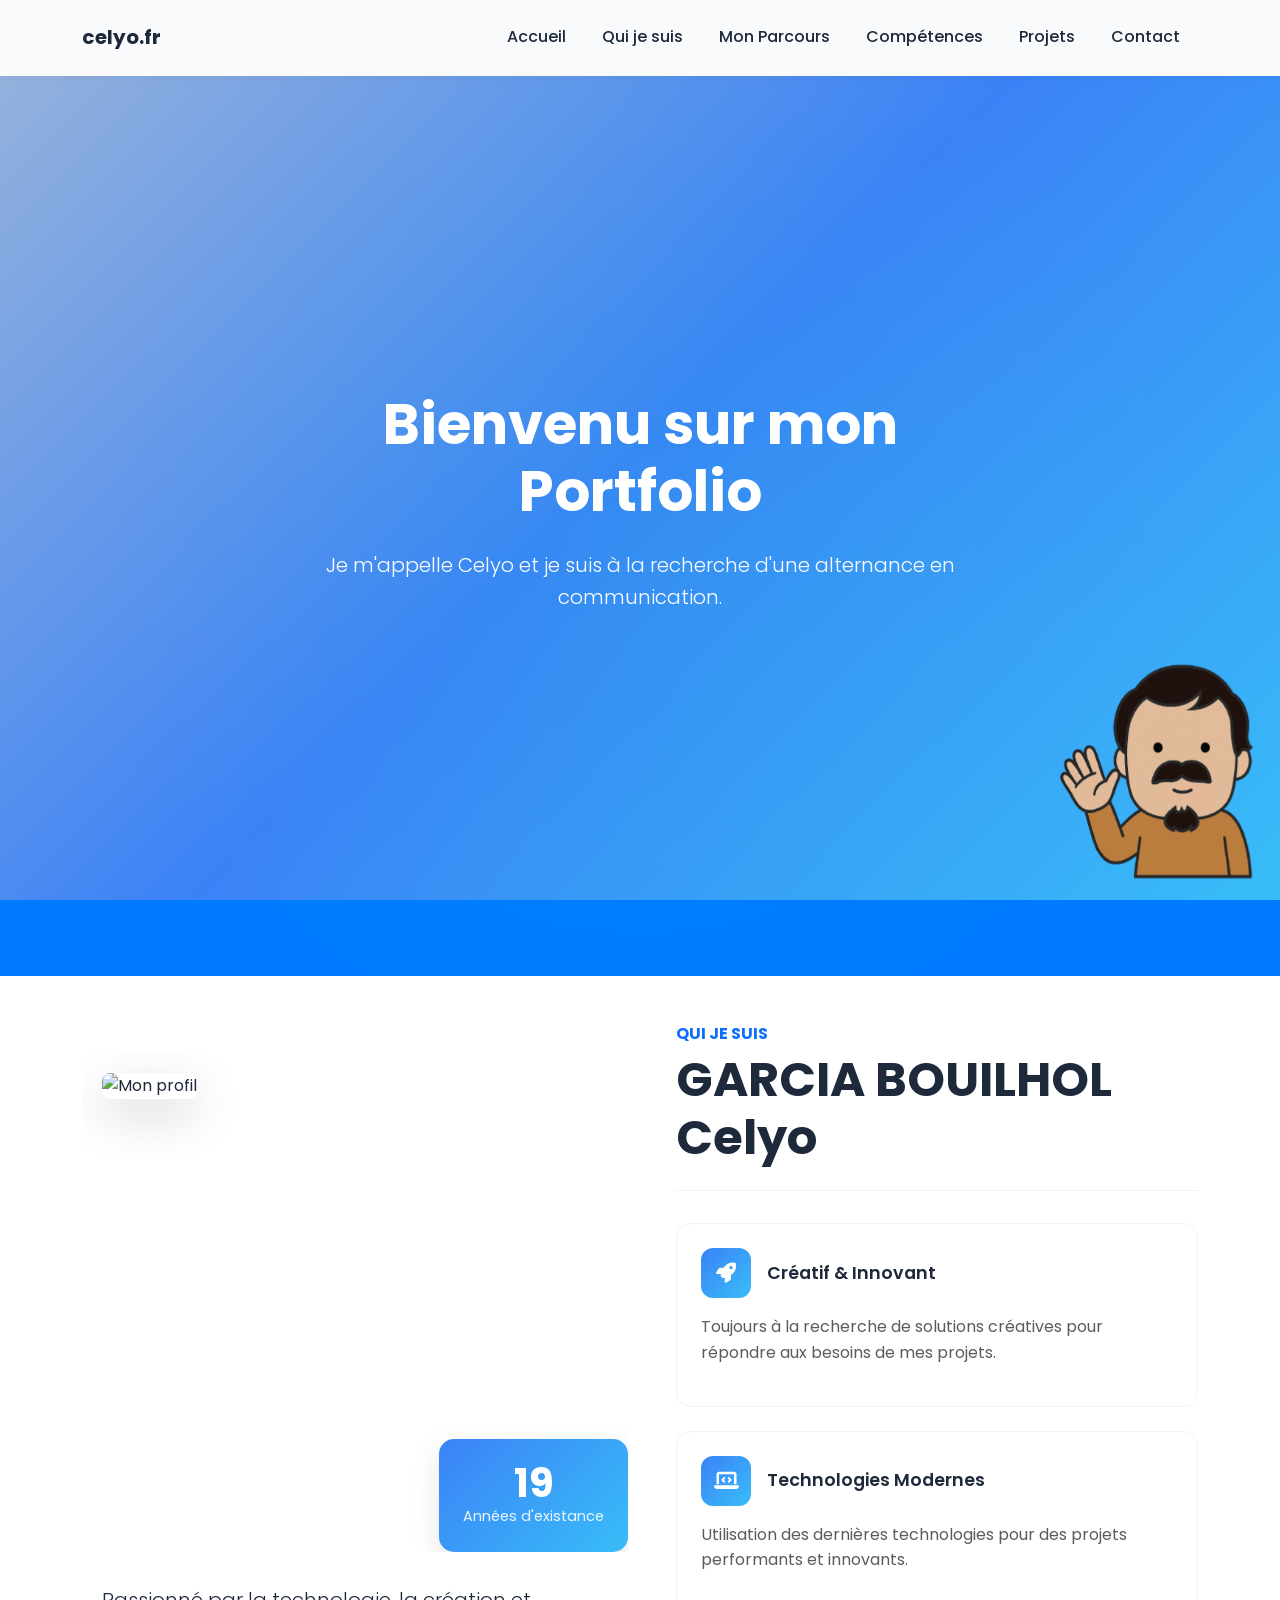
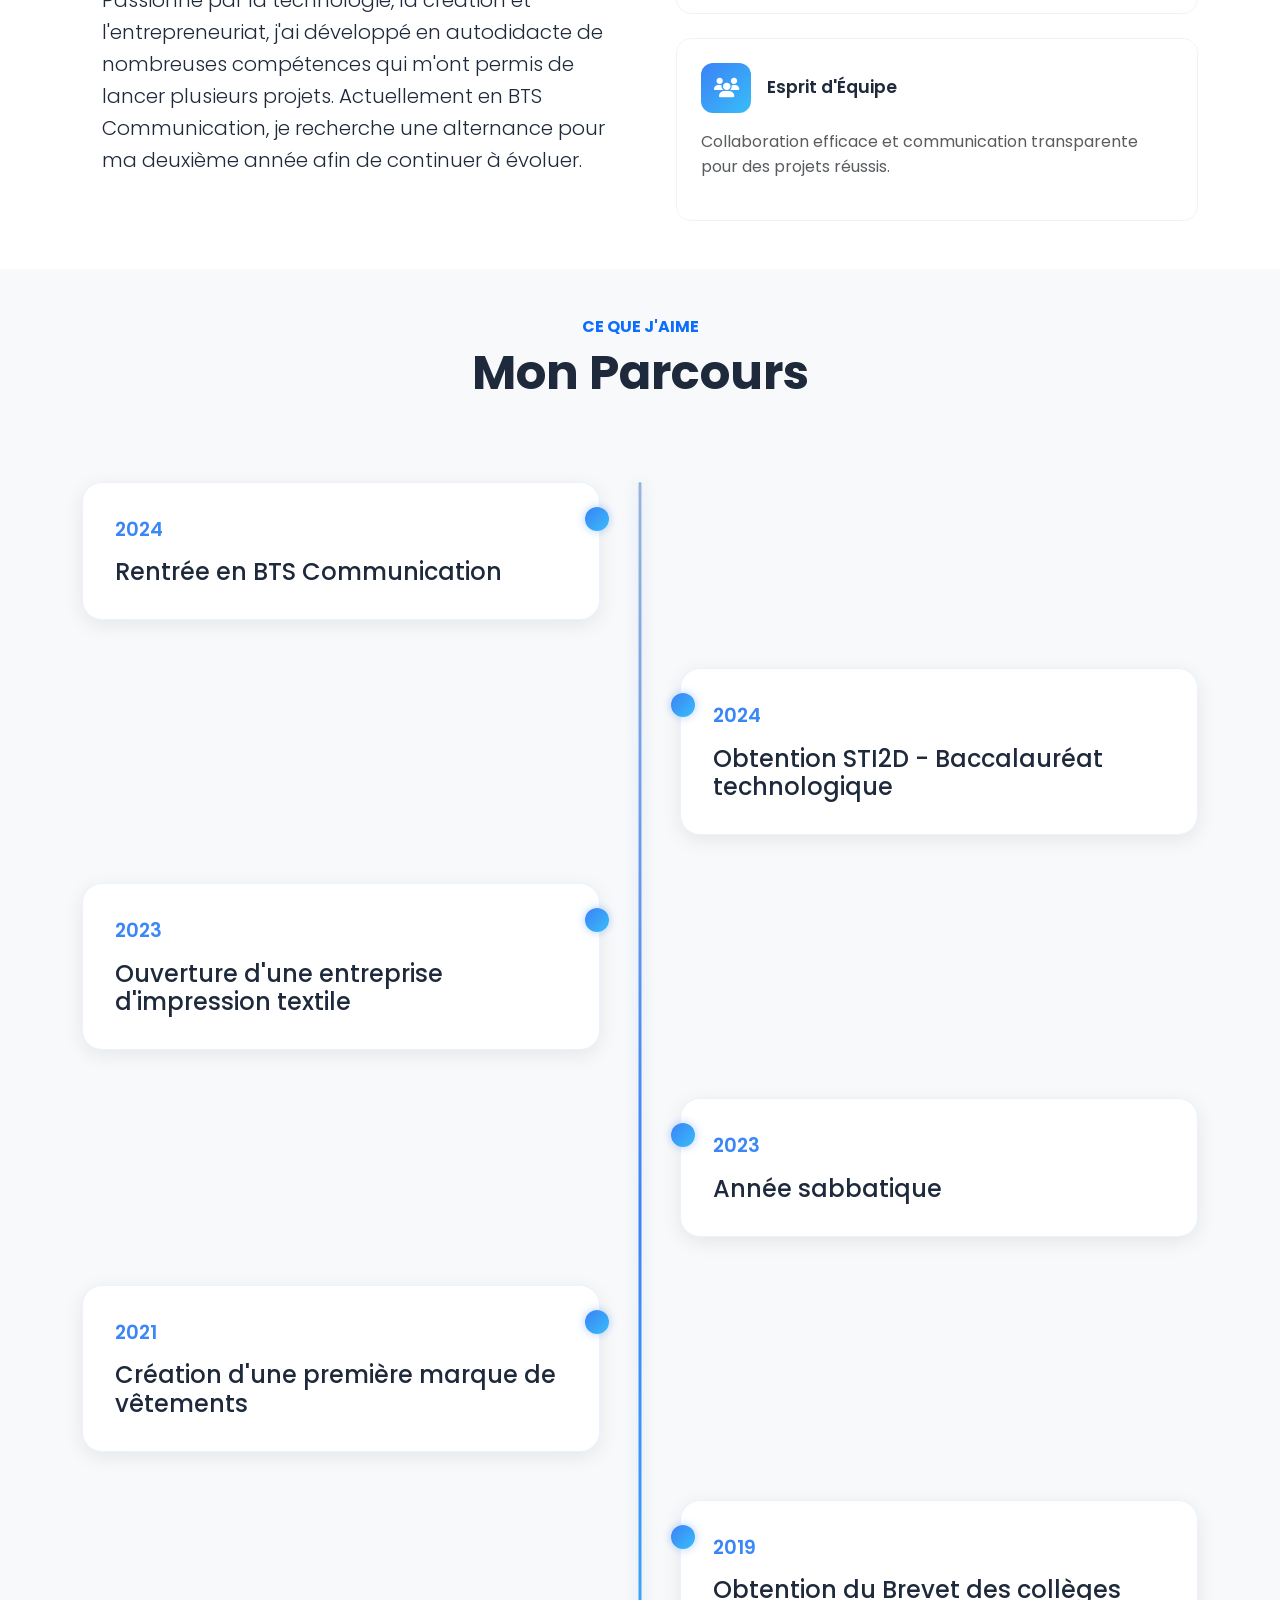
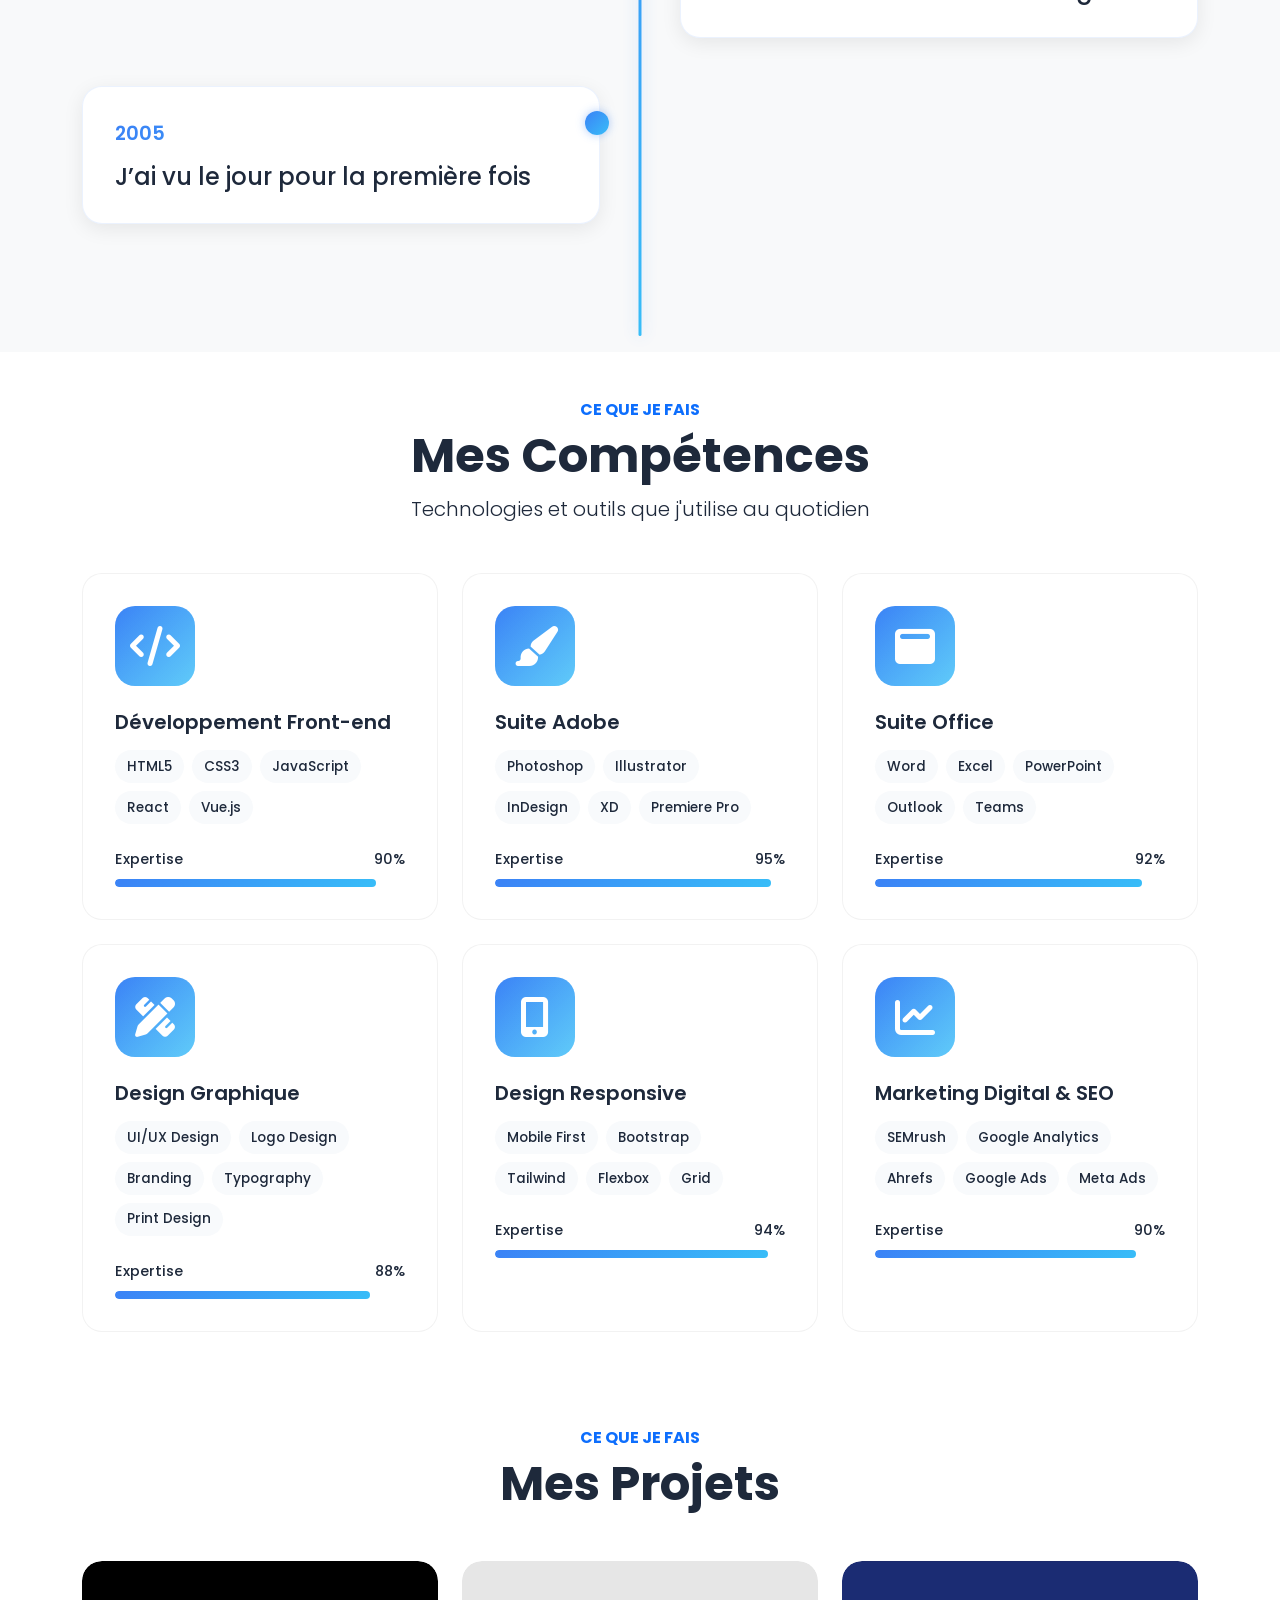
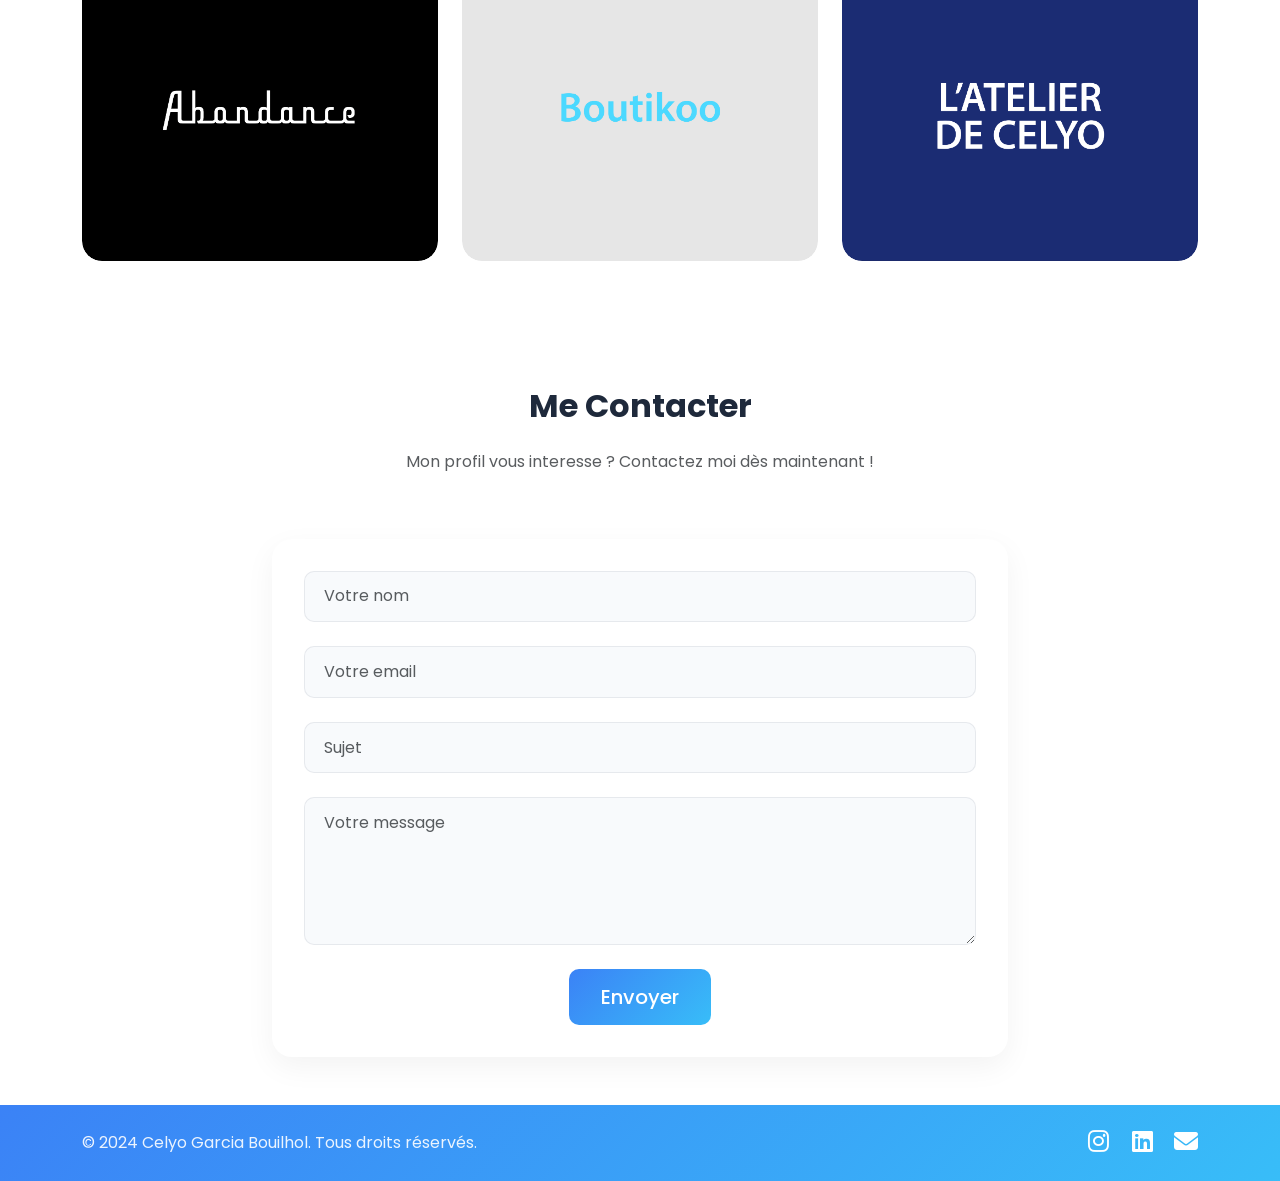
==== index.html @ 74f69c80 "Update index.html" ====
<!DOCTYPE html>
<html lang="fr">
<head>
    <meta charset="UTF-8">
    <meta name="viewport" content="width=device-width, initial-scale=1.0">
    <title>Mon Portfolio</title>
    <link href="https://cdn.jsdelivr.net/npm/bootstrap@5.3.0/dist/css/bootstrap.min.css" rel="stylesheet">
    <link rel="stylesheet" href="https://cdnjs.cloudflare.com/ajax/libs/font-awesome/6.4.0/css/all.min.css">
    <link href="https://fonts.googleapis.com/css2?family=Poppins:wght@300;400;500;600;700&display=swap" rel="stylesheet">
    <link rel="stylesheet" href="https://unpkg.com/aos@next/dist/aos.css" />
    <link rel="stylesheet" href="css/style.css">
</head>
<body>

    <!-- Pop-up notification -->
    <div id="popup-notification" class="popup-notification hide">
        <i class="fas fa-code"></i>
        <p>Ce site a été codé de mes mains en HTML/CSS/JS !</p>
    </div>

    <!-- Image flottante -->
    <div class="floating-image">
        <img src="images/coucou.png" alt="Coucou" class="img-fluid">
    </div>

    <!-- Navigation -->
    <nav class="navbar navbar-expand-lg fixed-top">
        <div class="container">
            <a class="navbar-brand" href="#home">celyo.fr</a>
            <button class="navbar-toggler" type="button" data-bs-toggle="collapse" data-bs-target="#navbarNav">
                <span class="navbar-toggler-icon"></span>
            </button>
            <div class="collapse navbar-collapse" id="navbarNav">
                <ul class="navbar-nav ms-auto">
                    <li class="nav-item">
                        <a class="nav-link" href="#home">Accueil</a>
                    </li>
                    <li class="nav-item">
                        <a class="nav-link" href="#about">Qui je suis</a>
                    </li>
                    <li class="nav-item">
                        <a class="nav-link" href="#timeline">Mon Parcours</a>
                    </li>
                    <li class="nav-item">
                        <a class="nav-link" href="#competences">Compétences</a>
                    </li>
                    <li class="nav-item">
                        <a class="nav-link" href="#projets">Projets</a>
                    </li>
                    <li class="nav-item">
                        <a class="nav-link" href="#formulaire-contact">Contact</a>
                    </li>
                </ul>
            </div>
        </div>
    </nav>

    <!-- Section Accueil -->
    <section id="home" class="vh-100 d-flex align-items-center" style="background-color: #007bff;">
        <div class="container position-relative">
            <div class="row justify-content-center">
                <div class="col-lg-8 text-center" data-aos="fade-up">
                    <div class="text-white">
                        <h1 class="display-4 fw-bold mb-4">Bienvenu sur mon Portfolio</h1>
                        <p class="lead mb-5">Je m'appelle Celyo et je suis à la recherche d'une alternance en communication.</p>
                    </div>
                </div>
            </div>
        </div>
    </section>

    <!-- Section Qui je suis -->
    <section id="about" class="py-5">
        <div class="container">
            <div class="row align-items-center">
                <div class="col-lg-6" data-aos="fade-right">
                    <div class="about-image position-relative">
                        <img src="images/main.png" alt="Mon profil" class="img-fluid rounded-3 shadow-lg">
                        <div class="experience-badge">
                            <span class="number">19</span>
                            <span class="text">Années d'existance</span>
                        </div>
                    </div>
                    <div class="about-image-text">
                        <p class="lead">Passionné par la technologie, la création et l'entrepreneuriat, j'ai développé en autodidacte de nombreuses compétences qui m'ont permis de lancer plusieurs projets. Actuellement en BTS Communication, je recherche une alternance pour ma deuxième année afin de continuer à évoluer.</p>
                    </div>
                </div>
                <div class="col-lg-6" data-aos="fade-left">
                    <div class="about-content ps-lg-4">
                        <h6 class="text-primary fw-bold">QUI JE SUIS</h6>
                        <h2 class="display-5 fw-bold mb-4">GARCIA BOUILHOL Celyo</h2>
                       
                        <div class="about-features">
                            <div class="feature-item mb-4">
                                <div class="d-flex align-items-center mb-3">
                                    <div class="feature-icon">
                                        <i class="fas fa-rocket"></i>
                                    </div>
                                    <h4 class="mb-0 ms-3">Créatif & Innovant</h4>
                                </div>
                                <p class="text-muted">Toujours à la recherche de solutions créatives pour répondre aux besoins de mes projets.</p>
                            </div>
                            <div class="feature-item mb-4">
                                <div class="d-flex align-items-center mb-3">
                                    <div class="feature-icon">
                                        <i class="fas fa-laptop-code"></i>
                                    </div>
                                    <h4 class="mb-0 ms-3">Technologies Modernes</h4>
                                </div>
                                <p class="text-muted">Utilisation des dernières technologies pour des projets performants et innovants.</p>
                            </div>
                            <div class="feature-item">
                                <div class="d-flex align-items-center mb-3">
                                    <div class="feature-icon">
                                        <i class="fas fa-users"></i>
                                    </div>
                                    <h4 class="mb-0 ms-3">Esprit d'Équipe</h4>
                                </div>
                                <p class="text-muted">Collaboration efficace et communication transparente pour des projets réussis.</p>
                            </div>
                        </div>
                    </div>
                </div>
            </div>
        </div>
    </section>

    <!-- Section Timeline -->
    <section id="timeline" class="py-5 bg-light">
        <div class="container">
            <div class="text-center mb-5" data-aos="fade-up">
                <h6 class="text-primary fw-bold">CE QUE J'AIME</h6>
                <h2 class="display-5 fw-bold">Mon Parcours</h2>
            </div>
            <div class="timeline">
                <div class="timeline-item" data-aos="fade-right">
                    <div class="timeline-content">
                        <div class="timeline-date">2024</div>
                        <h4 class="timeline-title">Rentrée en BTS Communication</h4>
                        <div class="timeline-dot"></div>
                    </div>
                </div>
                
                <div class="timeline-item" data-aos="fade-left">
                    <div class="timeline-content">
                        <div class="timeline-date">2024</div>
                        <h4 class="timeline-title">Obtention STI2D - Baccalauréat technologique</h4>
                        <div class="timeline-dot"></div>
                    </div>
                </div>

                <div class="timeline-item" data-aos="fade-right">
                    <div class="timeline-content">
                        <div class="timeline-date">2023</div>
                        <h4 class="timeline-title">Ouverture d'une entreprise d'impression textile</h4>
                        <div class="timeline-dot"></div>
                    </div>
                </div>

                <div class="timeline-item" data-aos="fade-left">
                    <div class="timeline-content">
                        <div class="timeline-date">2023</div>
                        <h4 class="timeline-title">Année sabbatique</h4>
                        <div class="timeline-dot"></div>
                    </div>
                </div>

                <div class="timeline-item" data-aos="fade-right">
                    <div class="timeline-content">
                        <div class="timeline-date">2021</div>
                        <h4 class="timeline-title">Création d'une première marque de vêtements</h4>
                        <div class="timeline-dot"></div>
                    </div>
                </div>

                <div class="timeline-item" data-aos="fade-left">
                    <div class="timeline-content">
                        <div class="timeline-date">2019</div>
                        <h4 class="timeline-title">Obtention du Brevet des collèges</h4>
                        <div class="timeline-dot"></div>
                    </div>
                </div>

                <div class="timeline-item" data-aos="fade-right">
                    <div class="timeline-content">
                        <div class="timeline-date">2005</div>
                        <h4 class="timeline-title">J’ai vu le jour pour la première fois</h4>
                        <div class="timeline-dot"></div>
                    </div>
                </div>
            </div>
        </div>
    </section>

    <!-- Section Compétences -->
    <section id="competences" class="py-5">
        <div class="container">
            <div class="text-center mb-5" data-aos="fade-up">
                <h6 class="text-primary fw-bold">CE QUE JE FAIS</h6>
                <h2 class="display-5 fw-bold">Mes Compétences</h2>
                <p class="lead">Technologies et outils que j'utilise au quotidien</p>
            </div>
            <div class="row g-4">
                <div class="col-lg-4 col-md-6" data-aos="fade-up" data-aos-delay="100">
                    <div class="skill-card">
                        <div class="skill-icon-wrapper">
                            <i class="fas fa-code"></i>
                        </div>
                        <h3>Développement Front-end</h3>
                        <div class="skill-tags">
                            <span class="skill-tag">HTML5</span>
                            <span class="skill-tag">CSS3</span>
                            <span class="skill-tag">JavaScript</span>
                            <span class="skill-tag">React</span>
                            <span class="skill-tag">Vue.js</span>
                        </div>
                        <div class="skill-bar-wrapper">
                            <div class="skill-label">
                                <span>Expertise</span>
                                <span>90%</span>
                            </div>
                            <div class="progress">
                                <div class="progress-bar" role="progressbar" style="width: 90%" aria-valuenow="90" aria-valuemin="0" aria-valuemax="100"></div>
                            </div>
                        </div>
                    </div>
                </div>

                <div class="col-lg-4 col-md-6" data-aos="fade-up" data-aos-delay="200">
                    <div class="skill-card">
                        <div class="skill-icon-wrapper">
                            <i class="fas fa-paint-brush"></i>
                        </div>
                        <h3>Suite Adobe</h3>
                        <div class="skill-tags">
                            <span class="skill-tag">Photoshop</span>
                            <span class="skill-tag">Illustrator</span>
                            <span class="skill-tag">InDesign</span>
                            <span class="skill-tag">XD</span>
                            <span class="skill-tag">Premiere Pro</span>
                        </div>
                        <div class="skill-bar-wrapper">
                            <div class="skill-label">
                                <span>Expertise</span>
                                <span>95%</span>
                            </div>
                            <div class="progress">
                                <div class="progress-bar" role="progressbar" style="width: 95%" aria-valuenow="95" aria-valuemin="0" aria-valuemax="100"></div>
                            </div>
                        </div>
                    </div>
                </div>

                <div class="col-lg-4 col-md-6" data-aos="fade-up" data-aos-delay="300">
                    <div class="skill-card">
                        <div class="skill-icon-wrapper">
                            <i class="fas fa-window-maximize"></i>
                        </div>
                        <h3>Suite Office</h3>
                        <div class="skill-tags">
                            <span class="skill-tag">Word</span>
                            <span class="skill-tag">Excel</span>
                            <span class="skill-tag">PowerPoint</span>
                            <span class="skill-tag">Outlook</span>
                            <span class="skill-tag">Teams</span>
                        </div>
                        <div class="skill-bar-wrapper">
                            <div class="skill-label">
                                <span>Expertise</span>
                                <span>92%</span>
                            </div>
                            <div class="progress">
                                <div class="progress-bar" role="progressbar" style="width: 92%" aria-valuenow="92" aria-valuemin="0" aria-valuemax="100"></div>
                            </div>
                        </div>
                    </div>
                </div>

                <div class="col-lg-4 col-md-6" data-aos="fade-up" data-aos-delay="400">
                    <div class="skill-card">
                        <div class="skill-icon-wrapper">
                            <i class="fas fa-pencil-ruler"></i>
                        </div>
                        <h3>Design Graphique</h3>
                        <div class="skill-tags">
                            <span class="skill-tag">UI/UX Design</span>
                            <span class="skill-tag">Logo Design</span>
                            <span class="skill-tag">Branding</span>
                            <span class="skill-tag">Typography</span>
                            <span class="skill-tag">Print Design</span>
                        </div>
                        <div class="skill-bar-wrapper">
                            <div class="skill-label">
                                <span>Expertise</span>
                                <span>88%</span>
                            </div>
                            <div class="progress">
                                <div class="progress-bar" role="progressbar" style="width: 88%" aria-valuenow="88" aria-valuemin="0" aria-valuemax="100"></div>
                            </div>
                        </div>
                    </div>
                </div>

                <div class="col-lg-4 col-md-6" data-aos="fade-up" data-aos-delay="500">
                    <div class="skill-card">
                        <div class="skill-icon-wrapper">
                            <i class="fas fa-mobile-alt"></i>
                        </div>
                        <h3>Design Responsive</h3>
                        <div class="skill-tags">
                            <span class="skill-tag">Mobile First</span>
                            <span class="skill-tag">Bootstrap</span>
                            <span class="skill-tag">Tailwind</span>
                            <span class="skill-tag">Flexbox</span>
                            <span class="skill-tag">Grid</span>
                        </div>
                        <div class="skill-bar-wrapper">
                            <div class="skill-label">
                                <span>Expertise</span>
                                <span>94%</span>
                            </div>
                            <div class="progress">
                                <div class="progress-bar" role="progressbar" style="width: 94%" aria-valuenow="94" aria-valuemin="0" aria-valuemax="100"></div>
                            </div>
                        </div>
                    </div>
                </div>

                <div class="col-lg-4 col-md-6" data-aos="fade-up" data-aos-delay="600">
                    <div class="skill-card">
                        <div class="skill-icon-wrapper">
                            <i class="fas fa-chart-line"></i>
                        </div>
                        <h3>Marketing Digital & SEO</h3>
                        <div class="skill-tags">
                            <span class="skill-tag">SEMrush</span>
                            <span class="skill-tag">Google Analytics</span>
                            <span class="skill-tag">Ahrefs</span>
                            <span class="skill-tag">Google Ads</span>
                            <span class="skill-tag">Meta Ads</span>
                        </div>
                        <div class="skill-bar-wrapper">
                            <div class="skill-label">
                                <span>Expertise</span>
                                <span>90%</span>
                            </div>
                            <div class="progress">
                                <div class="progress-bar" role="progressbar" style="width: 90%" aria-valuenow="90" aria-valuemin="0" aria-valuemax="100"></div>
                            </div>
                        </div>
                    </div>
                </div>
            </div>
        </div>
    </section>

    <!-- Section Projets -->
    <section id="projets" class="py-5">
        <div class="container">
            <h6 class="text-primary fw-bold text-center">CE QUE JE FAIS</h6>
            <h2 class="display-5 fw-bold mb-5 text-center">Mes Projets</h2>
            
            <div class="row g-4">
                <!-- Projet Abondance -->
                <div class="col-md-4" data-aos="fade-up">
                    <div class="project-card">
                        <img src="images/abondance.jpg" alt="Projet Abondance" class="img-fluid">
                        <div class="project-overlay">
                            <div class="project-content text-center">
                                <h4 class="text-white mb-3">Abondance</h4>
                                <p class="text-white-50 mb-4">Marque de vêtements en développement</p>
                                <div class="d-flex justify-content-center gap-2">
                                    <a href="https://abondance.store" class="btn btn-light" target="_blank" rel="noopener">Voir le projet</a>
                                    <button class="btn btn-outline-light" data-bs-toggle="modal" data-bs-target="#modalAbondance">En savoir plus</button>
                                </div>
                            </div>
                        </div>
                    </div>
                </div>

                <!-- Projet Boutikoo -->
                <div class="col-md-4" data-aos="fade-up" data-aos-delay="100">
                    <div class="project-card">
                        <img src="images/boutikoo.jpg" alt="Projet Boutikoo" class="img-fluid">
                        <div class="project-overlay">
                            <div class="project-content text-center">
                                <h4 class="text-white mb-3">Boutikoo</h4>
                                <p class="text-white-50 mb-4">Création de site e-commerce innovant pour les petits commerces</p>
                                <div class="d-flex justify-content-center gap-2">
                                    <a href="https://boutikoo.fr" class="btn btn-light" target="_blank" rel="noopener">Voir le projet</a>
                                    <button class="btn btn-outline-light" data-bs-toggle="modal" data-bs-target="#modalBoutikoo">En savoir plus</button>
                                </div>
                            </div>
                        </div>
                    </div>
                </div>

                <!-- Projet Atelier de Celyo -->
                <div class="col-md-4" data-aos="fade-up" data-aos-delay="200">
                    <div class="project-card">
                        <img src="images/adc.jpg" alt="Atelier de Celyo" class="img-fluid">
                        <div class="project-overlay">
                            <div class="project-content text-center">
                                <h4 class="text-white mb-3">Atelier de Celyo</h4>
                                <p class="text-white-50 mb-4">Atelier d'impression d'accessoires et de textiles personnalisés</p>
                                <div class="d-flex justify-content-center gap-2">
                                    <a href="https://atelierdecelyo.com" class="btn btn-light" target="_blank" rel="noopener">Voir le projet</a>
                                    <button class="btn btn-outline-light" data-bs-toggle="modal" data-bs-target="#modalAtelier">En savoir plus</button>
                                </div>
                            </div>
                        </div>
                    </div>
                </div>
            </div>

            <!-- Modales -->
            <!-- Modal Abondance -->
            <div class="modal fade" id="modalAbondance" tabindex="-1" data-bs-backdrop="true" data-bs-keyboard="true">
                <div class="modal-dialog modal-dialog-centered modal-dialog-scrollable">
                    <div class="modal-content">
                        <div class="modal-header border-0 pb-0">
                            <h4 class="modal-title fw-bold">Abondance</h4>
                            <button type="button" class="btn-close" data-bs-dismiss="modal"></button>
                        </div>
                        <div class="modal-body">
                            <div class="project-details">
                                <div class="project-image mb-4">
                                    <img src="images/abondance.jpg" alt="Abondance" class="img-fluid rounded-3">
                                </div>
                                <h5 class="fw-bold mb-3">À propos du projet</h5>
                                <p class="text-muted">Abondance est une marque en lien avec l'art, succédant à deux autres marques : NCM et X-TRA. </p>
                                <ul class="feature-list">
                                    <li><i class="fas fa-check text-primary me-2"></i>Un système de gestion de contenu intuitif</li>
                                    <li><i class="fas fa-check text-primary me-2"></i>Des outils d'analyse et de performance</li>
                                    <li><i class="fas fa-check text-primary me-2"></i>Une interface personnalisable</li>
                                    <li><i class="fas fa-check text-primary me-2"></i>Des fonctionnalités de monétisation avancées</li>
                                </ul>
                                <div class="tech-stack mt-4">
                                    <h5 class="fw-bold mb-3">Technologies utilisées</h5>
                                    <div class="d-flex flex-wrap gap-2">
                                        <span class="badge bg-light text-dark">Shopify</span>
                                        <span class="badge bg-light text-dark">Node.js</span>
                                        <span class="badge bg-light text-dark">Zakeke</span>
                                        <span class="badge bg-light text-dark">AWS</span>
                                    </div>
                                </div>
                            </div>
                        </div>
                    </div>
                </div>
            </div>

            <!-- Modal Boutikoo -->
            <div class="modal fade" id="modalBoutikoo" tabindex="-1" data-bs-backdrop="true" data-bs-keyboard="true">
                <div class="modal-dialog modal-dialog-centered modal-dialog-scrollable">
                    <div class="modal-content">
                        <div class="modal-header border-0 pb-0">
                            <h4 class="modal-title fw-bold">Boutikoo</h4>
                            <button type="button" class="btn-close" data-bs-dismiss="modal"></button>
                        </div>
                        <div class="modal-body">
                            <div class="project-details">
                                <div class="project-image mb-4">
                                    <img src="images/boutikoo.jpg" alt="Boutikoo" class="img-fluid rounded-3">
                                </div>
                                <h5 class="fw-bold mb-3">À propos du projet</h5>
                                <p class="text-muted">Boutikoo propose des solutions e-commerce complète pour les petits commerces, incluant :</p>
                                <ul class="feature-list">
                                    <li><i class="fas fa-check text-primary me-2"></i>Le developpement d'un site internet e-commerce</li>
                                    <li><i class="fas fa-check text-primary me-2"></i>Un système de paiement sécurisé</li>
                                    <li><i class="fas fa-check text-primary me-2"></i>Des outils marketing intégrés</li>
                                    <li><i class="fas fa-check text-primary me-2"></i>Une gestion du SEO sur Google</li>
                                </ul>
                                <div class="tech-stack mt-4">
                                    <h5 class="fw-bold mb-3">Technologies utilisées</h5>
                                    <div class="d-flex flex-wrap gap-2">
                                        <span class="badge bg-light text-dark">HTML</span>
                                        <span class="badge bg-light text-dark">Shopify</span>
                                        <span class="badge bg-light text-dark">CSS</span>
                                        <span class="badge bg-light text-dark">MySQL</span>
                                        <span class="badge bg-light text-dark">SEMrush</span>
                                    </div>
                                </div>
                            </div>
                        </div>
                    </div>
                </div>
            </div>

            <!-- Modal Atelier de Celyo -->
            <div class="modal fade" id="modalAtelier" tabindex="-1" data-bs-backdrop="true" data-bs-keyboard="true">
                <div class="modal-dialog modal-dialog-centered modal-dialog-scrollable">
                    <div class="modal-content">
                        <div class="modal-header border-0 pb-0">
                            <h4 class="modal-title fw-bold">Atelier de Celyo</h4>
                            <button type="button" class="btn-close" data-bs-dismiss="modal"></button>
                        </div>
                        <div class="modal-body">
                            <div class="project-details">
                                <div class="project-image mb-4">
                                    <img src="images/adc.jpg" alt="Atelier de Celyo" class="img-fluid rounded-3">
                                </div>
                                <h5 class="fw-bold mb-3">À propos du projet</h5>
                                <p class="text-muted">L'Atelier de Celyo est une entreprise d'impression textile personnalisé pour particuliers et professionels :</p>
                                <ul class="feature-list">
                                    <li><i class="fas fa-check text-primary me-2"></i>Impression sur textile</li>
                                    <li><i class="fas fa-check text-primary me-2"></i>Développement de design sur mesure</li>
                                    <li><i class="fas fa-check text-primary me-2"></i>Solutions de personnalisation en ligne</li>
                                    <li><i class="fas fa-check text-primary me-2"></i>Accompagnement personnalisé</li>
                                </ul>
                                <div class="tech-stack mt-4">
                                    <h5 class="fw-bold mb-3">Technologies utilisées</h5>
                                    <div class="d-flex flex-wrap gap-2">
                                        <span class="badge bg-light text-dark">Shopify</span>
                                        <span class="badge bg-light text-dark">Adobe Suite</span>
                                        <span class="badge bg-light text-dark">HTML/CSS</span>
                                        <span class="badge bg-light text-dark">JavaScript</span>
                                    </div>
                                </div>
                            </div>
                        </div>
                    </div>
                </div>
            </div>
        </div>
    </section>

    <!-- Section Contact -->
    <section id="formulaire-contact" class="py-5">
        <div class="container">
            <div class="row justify-content-center">
                <div class="col-lg-8 text-center mb-5">
                    <h2 class="fw-bold mb-4">Me Contacter</h2>
                    <p class="text-muted">Mon profil vous interesse ? Contactez moi dès maintenant !</p>
                </div>
            </div>
            <div class="row justify-content-center">
                <div class="col-lg-8">
                    <form action="https://formspree.io/f/xjkvdwdw" method="POST" class="contact-form">
                        <div class="mb-4">
                            <input type="text" name="name" class="form-control" placeholder="Votre nom" required>
                        </div>
                        <div class="mb-4">
                            <input type="email" name="email" class="form-control" placeholder="Votre email" required>
                        </div>
                        <div class="mb-4">
                            <input type="text" name="subject" class="form-control" placeholder="Sujet" required>
                        </div>
                        <div class="mb-4">
                            <textarea name="message" class="form-control" rows="5" placeholder="Votre message" required></textarea>
                        </div>
                        <div class="text-center">
                            <button type="submit" class="btn btn-primary btn-lg">Envoyer</button>
                        </div>
                    </form>
                </div>
            </div>
        </div>
    </section>

    <footer class="py-4">
        <div class="container">
            <div class="row align-items-center">
                <div class="col-md-6 text-center text-md-start">
                    <p class="mb-0">&copy; 2024 Celyo Garcia Bouilhol. Tous droits réservés.</p>
                </div>
                <div class="col-md-6 text-center text-md-end mt-3 mt-md-0">
                    <a href="https://instagram.com/txnvuy_" target="_blank" rel="noopener" class="text-decoration-none me-3">
                        <i class="fab fa-instagram"></i>
                    </a>
                    <a href="https://www.linkedin.com/in/celyo-garcia-bouilhol-8656432b5/" target="_blank" rel="noopener" class="text-decoration-none me-3">
                        <i class="fab fa-linkedin"></i>
                    </a>
                    <a href="mailto:gbcelyo@gmail.com" class="text-decoration-none">
                        <i class="fas fa-envelope"></i>
                    </a>
                </div>
            </div>
        </div>
    </footer>

    <script src="https://cdn.jsdelivr.net/npm/bootstrap@5.3.0/dist/js/bootstrap.bundle.min.js"></script>
    <script src="https://unpkg.com/aos@next/dist/aos.js"></script>
    <script>
    document.addEventListener('DOMContentLoaded', function() {
        setTimeout(function() {
            document.querySelector('.floating-image').style.right = '20px';
        }, 500);

        window.addEventListener('scroll', function() {
            const homeSection = document.getElementById('home');
            const floatingImage = document.querySelector('.floating-image');
            const homeSectionBottom = homeSection.offsetTop + homeSection.offsetHeight;
            
            if (window.scrollY >= homeSectionBottom) {
                floatingImage.style.right = '-200px';
            } else {
                floatingImage.style.right = '20px';
            }
        });
    });
    </script>
    <script src="js/main.js"></script>
</body>
</html>
---- css/style.css ----
/* Variables */
:root {
    --primary-color: #2d3436;
    --secondary-color: #64748b;
    --accent-color: #3b82f6;
    --gradient-color-1: #9ab5da;
    --gradient-color-2: #3b82f6;
    --gradient-color-3: #38bdf8;
    --text-color: #1e293b;
    --light-bg: #f8fafc;
    --transition: all 0.3s ease;
}

/* Pop-up notification */
.popup-notification {
    position: fixed;
    bottom: 230px;
    right: 40px;
    background: white;
    padding: 14px 20px;
    border-radius: 25px;
    box-shadow: 0 3px 10px rgba(0, 0, 0, 0.1);
    z-index: 9999;
    display: flex;
    align-items: center;
    gap: 12px;
    transform: translateY(20px);
    opacity: 0;
    transition: all 0.4s cubic-bezier(0.175, 0.885, 0.32, 1.275);
    max-width: 260px;
}

.popup-notification::after {
    content: '';
    position: absolute;
    bottom: -8px;
    right: 100px;
    width: 0;
    height: 0;
    border-left: 8px solid transparent;
    border-right: 8px solid transparent;
    border-top: 8px solid white;
}

.popup-notification.show {
    transform: translateY(0);
    opacity: 1;
}

.popup-notification.hide {
    display: none !important;
    visibility: hidden !important;
    opacity: 0 !important;
}

.popup-notification i {
    font-size: 0.9rem;
    color: var(--accent-color);
    background: rgba(59, 130, 246, 0.1);
    width: 22px;
    height: 22px;
    display: flex;
    align-items: center;
    justify-content: center;
    border-radius: 6px;
}

.popup-notification p {
    margin: 0;
    font-size: 0.85rem;
    color: var(--text-color);
    font-weight: 500;
    line-height: 1.4;
}

.popup-close {
    background: rgba(0, 0, 0, 0.05);
    border: none;
    font-size: 14px;
    color: var(--text-color);
    cursor: pointer;
    padding: 4px 7px;
    line-height: 1;
    border-radius: 4px;
    transition: all 0.3s ease;
    display: flex;
    align-items: center;
    justify-content: center;
    margin-left: auto;
}

.popup-close:hover {
    background: rgba(0, 0, 0, 0.1);
    transform: scale(1.1);
}

.popup-close:focus {
    box-shadow: none;
    opacity: 1;
}

@media (max-width: 768px) {
    .popup-notification {
        bottom: 100px;
        right: 0;
        left: 0;
        margin: 0 auto;
        padding: 10px 15px;
        max-width: 220px;
        border-radius: 15px;
        box-shadow: 0 4px 15px rgba(0, 0, 0, 0.1);
    }
    
    .popup-notification::after {
        right: -8px;
        left: auto;
        bottom: 15px;
        border-left: 8px solid white;
        border-right: 0;
        border-top: 8px solid transparent;
        border-bottom: 8px solid transparent;
        filter: drop-shadow(2px 2px 2px rgba(0, 0, 0, 0.1));
    }
}

@media (max-width: 480px) {
    .popup-notification,
    .popup-notification.show,
    #popup-notification,
    #popup-notification.show {
        display: none !important;
        visibility: hidden !important;
        opacity: 0 !important;
        position: absolute !important;
        pointer-events: none !important;
        width: 0 !important;
        height: 0 !important;
        overflow: hidden !important;
        clip: rect(0, 0, 0, 0) !important;
        margin: -1px !important;
        padding: 0 !important;
        border: 0 !important;
    }
}

/* Image flottante */
.floating-image {
    position: fixed;
    bottom: 20px;
    right: -200px;
    z-index: 1000;
    transition: right 0.8s ease-out;
}

.floating-image img {
    width: 200px !important;
    height: auto !important;
}

@media (max-width: 768px) {
    .floating-image img {
        width: 130px !important;
        height: 140px !important;
    }
}

@media (max-width: 480px) {
    .floating-image img {
        width: 90px !important;
        height: 100px !important;
    }
}

/* Styles généraux */
html, body {
    overflow-x: hidden;
    width: 100%;
    position: relative;
    margin: 0;
    padding: 0;
}

body {
    padding-top: 76px;
    font-family: 'Poppins', sans-serif;
    color: var(--text-color);
    line-height: 1.6;
}

/* Navigation */
.navbar {
    width: 100%;
    max-width: 100vw;
    overflow: hidden;
    backdrop-filter: blur(10px);
    background-color: rgba(248, 250, 252, 0.9) !important;
    box-shadow: 0 2px 10px rgba(0, 0, 0, 0.05);
    padding: 1rem 0;
    animation: fadeInUp 0.6s ease-out;
}

.navbar-brand {
    font-weight: 700;
    color: var(--text-color) !important;
}

.nav-link {
    color: var(--text-color) !important;
    font-weight: 500;
    margin: 0 10px;
    position: relative;
}

.nav-link::after {
    content: '';
    position: absolute;
    width: 0;
    height: 2px;
    bottom: 0;
    left: 0;
    background-color: var(--secondary-color);
    transition: var(--transition);
}

.nav-link:hover::after {
    width: 100%;
}

.navbar-nav .nav-link {
    position: relative;
    transition: color 0.3s ease;
}

.navbar-nav .nav-link::after {
    content: '';
    position: absolute;
    bottom: -2px;
    left: 50%;
    width: 0;
    height: 2px;
    background: var(--gradient-color-2);
    transition: all 0.3s ease;
    transform: translateX(-50%);
}

.navbar-nav .nav-link:hover::after {
    width: 100%;
} 

/* Section Accueil */
#home {
    width: 100%;
    max-width: 100vw;
    overflow: hidden;
    position: relative;
    background: linear-gradient(
        135deg,
        var(--gradient-color-1) 0%,
        var(--gradient-color-2) 50%,
        var(--gradient-color-3) 100%
    );
    background-size: cover;
    background-position: center;
    background-attachment: fixed;
    color: white;
}

#home::before {
    content: '';
    position: absolute;
    width: 100%;
    height: 100%;
    background: radial-gradient(circle, rgba(0,206,201,0.1) 0%, rgba(0,0,0,0) 70%);
    animation: pulse 8s infinite;
}

@keyframes pulse {
    0% { transform: scale(1); }
    50% { transform: scale(1.5); }
    100% { transform: scale(1); }
}

#home img.img-fluid {
    max-width: 400px !important;
    border: 8px solid rgba(255, 255, 255, 0.15);
    box-shadow: 0 10px 30px rgba(0, 0, 0, 0.15);
    transition: var(--transition);
}

#home img.img-fluid:hover {
    transform: scale(1.05);
    box-shadow: 0 15px 40px rgba(0, 0, 0, 0.2);
}

#home h1 {
    animation: scaleIn 0.8s ease-out;
}

#home p {
    animation: fadeInUp 0.8s ease-out 0.2s backwards;
}

#home .btn {
    animation: fadeInUp 0.8s ease-out 0.4s backwards;
}

/* Sections */
section {
    padding: 100px 0;
}

/* Cards */
.card {
    border: none;
    border-radius: 15px;
    background: white;
    box-shadow: 0 10px 30px rgba(0, 0, 0, 0.05);
    transition: var(--transition);
    overflow: hidden;
}

.card:hover {
    transform: translateY(-10px);
    box-shadow: 0 20px 40px rgba(0, 0, 0, 0.1);
}

.card-body {
    padding: 2rem;
}

/* Compétences */
.skill-icon {
    font-size: 3rem;
    background: linear-gradient(135deg, var(--gradient-color-2), var(--gradient-color-3));
    -webkit-background-clip: text;
    -webkit-text-fill-color: transparent;
    margin-bottom: 1.5rem;
}

/* Cartes de compétences */
.skill-card {
    background: white;
    border-radius: 20px;
    padding: 2rem;
    height: 100%;
    position: relative;
    transition: var(--transition);
    border: 1px solid rgba(0, 0, 0, 0.05);
}

.skill-card:hover {
    transform: translateY(-10px);
    box-shadow: 0 20px 40px rgba(0, 0, 0, 0.1);
}

.skill-icon-wrapper {
    width: 80px;
    height: 80px;
    border-radius: 20px;
    display: flex;
    align-items: center;
    justify-content: center;
    margin-bottom: 1.5rem;
    background: linear-gradient(135deg, var(--gradient-color-2), var(--gradient-color-3));
    position: relative;
    overflow: hidden;
}

.skill-icon-wrapper::before {
    content: '';
    position: absolute;
    top: 0;
    left: 0;
    width: 100%;
    height: 100%;
    background: linear-gradient(135deg, transparent, rgba(255, 255, 255, 0.2));
}

.skill-icon-wrapper i {
    font-size: 2.5rem;
    color: white;
}

.skill-card h3 {
    font-size: 1.25rem;
    font-weight: 600;
    margin-bottom: 1rem;
    color: var(--text-color);
}

.skill-tags {
    display: flex;
    flex-wrap: wrap;
    gap: 0.5rem;
    margin-bottom: 1.5rem;
}

.skill-tag {
    padding: 0.35rem 0.75rem;
    background: var(--light-bg);
    border-radius: 20px;
    font-size: 0.85rem;
    color: var(--text-color);
    font-weight: 500;
    transition: var(--transition);
}

.skill-card:hover .skill-tag {
    background: rgba(59, 130, 246, 0.1);
    color: var(--gradient-color-2);
}

.skill-bar-wrapper {
    margin-top: auto;
}

.skill-label {
    display: flex;
    justify-content: space-between;
    margin-bottom: 0.5rem;
    font-size: 0.9rem;
    color: var(--text-color);
    font-weight: 500;
}

.progress {
    height: 8px;
    background-color: rgba(255, 255, 255, 0.1);
    border-radius: 10px;
    overflow: hidden;
}

.progress-bar {
    width: 0;
    height: 8px;
    background: linear-gradient(135deg, var(--gradient-color-2), var(--gradient-color-3));
    border-radius: 10px;
    transition: width 1.5s ease-in-out;
}

.progress-bar.animate {
    animation: fillProgress 1.5s ease-out forwards;
}

@keyframes fillProgress {
    from {
        width: 0;
    }
    to {
        width: var(--width);
    }
}

/* Projets */
.project-card {
    position: relative;
    border-radius: 20px;
    overflow: hidden;
    margin-bottom: 30px;
    transition: transform 0.4s ease, box-shadow 0.4s ease;
}

.project-card:hover {
    transform: translateY(-10px);
    box-shadow: 0 20px 40px rgba(0, 0, 0, 0.1);
}

.project-card img {
    width: 100%;
    height: 300px;
    object-fit: cover;
    border-radius: 20px;
    transition: var(--transition);
}

.project-overlay {
    position: absolute;
    top: 0;
    left: 0;
    width: 100%;
    height: 100%;
    background: linear-gradient(
        135deg,
        rgba(59, 130, 246, 0.95),
        rgba(37, 99, 235, 0.95)
    );
    opacity: 0;
    transition: var(--transition);
    display: flex;
    align-items: center;
    justify-content: center;
    border-radius: 20px;
}

.project-content {
    padding: 2rem;
    transform: translateY(20px);
    transition: var(--transition);
}

.project-card:hover .project-overlay {
    opacity: 1;
}

.project-card:hover .project-content {
    transform: translateY(0);
}

.project-card:hover img {
    transform: scale(1.1);
}

.project-overlay .btn-light {
    background: white;
    color: var(--text-color);
    font-weight: 500;
    padding: 0.75rem 1.5rem;
    border-radius: 10px;
    transition: var(--transition);
}

.project-overlay .btn-light:hover {
    background: rgba(255, 255, 255, 0.9);
    transform: translateY(-2px);
}

.project-overlay .btn-outline-light {
    border: 2px solid white;
    color: white;
    font-weight: 500;
    padding: 0.75rem 1.5rem;
    border-radius: 10px;
    transition: var(--transition);
}

.project-overlay .btn-outline-light:hover {
    background: white;
    color: var(--text-color);
    transform: translateY(-2px);
}

/* Modales */
.modal-content {
    border: none;
    border-radius: 20px;
    overflow: hidden;
    box-shadow: 0 15px 40px rgba(0, 0, 0, 0.1);
}

.modal-header {
    padding: 1.5rem 1.5rem 0.5rem;
    position: relative;
    z-index: 5;
}

.modal-body {
    padding: 1.5rem;
}

.modal-title {
    font-size: 1.5rem;
    background: linear-gradient(135deg, var(--gradient-color-2), var(--gradient-color-3));
    -webkit-background-clip: text;
    -webkit-text-fill-color: transparent;
}

.project-details {
    color: var(--text-color);
}

.project-image {
    border-radius: 15px;
    overflow: hidden;
    box-shadow: 0 5px 15px rgba(0, 0, 0, 0.05);
}

.project-image img {
    width: 100%;
    height: auto;
    object-fit: cover;
}

.feature-list {
    list-style: none;
    padding: 0;
    margin: 0;
}

.feature-list li {
    margin-bottom: 0.75rem;
    display: flex;
    align-items: center;
}

.feature-list i {
    color: var(--gradient-color-2);
    font-size: 0.8rem;
}

.tech-stack .badge {
    padding: 0.5rem 1rem;
    font-weight: 500;
    background: var(--light-bg);
    border: 1px solid rgba(0, 0, 0, 0.05);
    transition: var(--transition);
    animation: slideInRight 0.4s ease-out;
}

.tech-stack .badge:hover {
    transform: translateY(-5px);
    box-shadow: 0 5px 15px rgba(0, 0, 0, 0.1);
}

.btn-close {
    background-color: var(--light-bg);
    padding: 0.5rem;
    border-radius: 50%;
    opacity: 1;
    transition: var(--transition);
    position: relative;
    z-index: 10;
}

.btn-close:hover {
    background-color: var(--gradient-color-2);
    opacity: 1;
    transform: rotate(90deg);
}

.btn-close:focus {
    box-shadow: none;
    opacity: 1;
}

/* Formulaire de contact */
.contact-form {
    background: white;
    padding: 2rem;
    border-radius: 20px;
    box-shadow: 0 10px 30px rgba(0, 0, 0, 0.05);
    animation: scaleIn 0.6s ease-out;
}

.contact-form .form-control {
    border: 1px solid rgba(71, 85, 105, 0.1);
    padding: 0.8rem 1.2rem;
    border-radius: 10px;
    background: var(--light-bg);
    transition: var(--transition);
}

.contact-form .form-control:focus {
    border-color: var(--gradient-color-2);
    box-shadow: 0 0 0 4px rgba(var(--gradient-color-2-rgb), 0.1);
    transform: translateY(-2px);
}

.contact-form textarea.form-control {
    min-height: 120px;
    resize: vertical;
}

.contact-form .btn-primary {
    background: linear-gradient(135deg, var(--gradient-color-2), var(--gradient-color-3));
    border: none;
    padding: 0.8rem 2rem;
    border-radius: 10px;
    font-weight: 500;
    transition: var(--transition);
}

.contact-form .btn-primary:hover {
    transform: translateY(-2px);
    box-shadow: 0 10px 20px rgba(0, 0, 0, 0.1);
}

.contact-form .btn-primary:focus {
    box-shadow: 0 0 0 4px rgba(var(--gradient-color-2-rgb), 0.3);
}

/* Footer */
footer {
    background: linear-gradient(
        135deg,
        var(--gradient-color-2),
        var(--gradient-color-3)
    );
    color: white;
    padding: 30px 0;
}

footer a {
    color: white !important;
    font-size: 1.5rem;
    transition: var(--transition);
    display: inline-flex;
    align-items: center;
}

footer a:hover {
    color: rgba(255, 255, 255, 0.8) !important;
    transform: translateY(-2px);
}

footer a i {
    width: 1.5rem;
    text-align: center;
}

footer p {
    opacity: 0.9;
    margin: 0;
}

@media (max-width: 767px) {
    footer a {
        font-size: 1.3rem;
        margin: 0 0.5rem;
    }
}

/* Section Qui je suis */
.about-header {
    margin-bottom: 3rem;
}

.about-image {
    position: relative;
    padding: 20px;
    height: 500px;
    overflow: hidden;
    margin-bottom: 2rem;
}

.about-image img {
    width: 100%;
    height: 100%;
    object-fit: cover;
    object-position: center 42%;
    border-radius: 20px;
    transition: var(--transition);
}

.about-image:hover img {
    transform: translateY(-10px);
}

.about-image-text {
    margin-top: 2rem;
    padding: 0 20px;
}

.about-content {
    height: 100%;
    display: flex;
    flex-direction: column;
    justify-content: center;
}

.about-features {
    padding-top: 2rem;
    border-top: 1px solid rgba(0, 0, 0, 0.05);
}

@media (max-width: 991px) {
    .about-image {
        height: 500px;
        margin-bottom: 1.5rem;
    }
    
    .about-image-text {
        text-align: center;
        margin-top: 1.5rem;
    }
    
    .about-content {
        padding-top: 2rem;
        text-align: center;
    }
    
    .about-features {
        margin-top: 2rem;
    }
    
    .feature-item {
        text-align: left;
    }
}

.about-badge {
    position: absolute;
    top: 20px;
    right: 20px;
    background: white;
    padding: 0.5rem 1rem;
    border-radius: 50px;
    font-weight: 500;
    font-size: 0.9rem;
    color: var(--text-color);
    box-shadow: 0 5px 15px rgba(0, 0, 0, 0.1);
    z-index: 10;
    animation: scaleIn 0.6s ease-out;
    transition: all 0.3s ease;
}

.about-badge:hover {
    transform: scale(1.05);
}

@media (max-width: 1024px) {
    .about-badge {
        display: none;
    }

    .experience-badge {
        display: none !important;
    }
}

@media (max-width: 768px) {
    .about-badge {
        display: none;
    }

    .experience-badge {
        display: none !important;
    }
}

.experience-badge {
    position: absolute;
    bottom: 0;
    right: 0;
    background: linear-gradient(135deg, var(--gradient-color-2), var(--gradient-color-3));
    color: white;
    padding: 1.5rem;
    border-radius: 15px;
    text-align: center;
    box-shadow: 0 10px 30px rgba(0, 0, 0, 0.1);
    animation: scaleIn 0.6s ease-out;
    transition: all 0.3s ease;
}

.experience-badge:hover {
    transform: scale(1.05);
}

.experience-badge .number {
    display: block;
    font-size: 2.5rem;
    font-weight: 700;
    line-height: 1;
}

.experience-badge .text {
    font-size: 0.9rem;
    opacity: 0.9;
}

.feature-icon {
    width: 50px;
    height: 50px;
    border-radius: 12px;
    background: linear-gradient(135deg, var(--gradient-color-2), var(--gradient-color-3));
    display: flex;
    align-items: center;
    justify-content: center;
    color: white;
    font-size: 1.25rem;
}

.feature-item {
    padding: 1.5rem;
    border-radius: 15px;
    transition: var(--transition);
    border: 1px solid rgba(0, 0, 0, 0.05);
}

.feature-item:hover {
    background: white;
    box-shadow: 0 10px 30px rgba(0, 0, 0, 0.05);
    transform: translateY(-5px);
}

.feature-item h4 {
    font-size: 1.1rem;
    font-weight: 600;
    color: var(--text-color);
}

/* Timeline */
.timeline {
    position: relative;
    padding: 2rem 0;
}

.timeline::before {
    content: '';
    position: absolute;
    width: 2px;
    height: 100%;
    background: linear-gradient(to bottom, var(--gradient-color-1), var(--gradient-color-2));
    left: 50%;
    transform: translateX(-50%);
}

.timeline-item {
    margin-bottom: 3rem;
    position: relative;
    width: 50%;
}

.timeline-item:nth-child(even) {
    margin-left: auto;
    padding-left: 2.5rem;
}

.timeline-item:nth-child(odd) {
    padding-right: 2.5rem;
}

.timeline-content {
    background: white;
    padding: 1.5rem;
    border-radius: 15px;
    box-shadow: 0 5px 15px rgba(0, 0, 0, 0.1);
    position: relative;
    transition: var(--transition);
}

.timeline-content:hover {
    transform: translateY(-5px);
    box-shadow: 0 10px 25px rgba(0, 0, 0, 0.15);
}

.timeline-date {
    color: var(--accent-color);
    font-weight: 600;
    margin-bottom: 0.5rem;
    font-size: 1.1rem;
}

.timeline-title {
    margin-bottom: 0;
    font-weight: 500;
}

.timeline-dot {
    width: 20px;
    height: 20px;
    background: var(--gradient-color-2);
    border-radius: 50%;
    position: absolute;
    top: 1.5rem;
}

.timeline-item:nth-child(even) .timeline-dot {
    left: -10px;
}

.timeline-item:nth-child(odd) .timeline-dot {
    right: -10px;
}

/* Timeline improvements */
.timeline::before {
    width: 3px;
    background: linear-gradient(to bottom, var(--gradient-color-1), var(--gradient-color-2), var(--gradient-color-3));
    border-radius: 3px;
    box-shadow: 0 0 15px rgba(59, 130, 246, 0.3);
}

.timeline-content {
    padding: 2rem;
    border-radius: 20px;
    box-shadow: 0 5px 20px rgba(0, 0, 0, 0.08);
    border: 1px solid rgba(59, 130, 246, 0.1);
    transition: all 0.4s ease;
}

.timeline-content:hover {
    transform: translateY(-8px);
    box-shadow: 0 15px 30px rgba(59, 130, 246, 0.15);
}

.timeline-date {
    font-size: 1.2rem;
    margin-bottom: 0.8rem;
    background: linear-gradient(135deg, var(--gradient-color-2), var(--gradient-color-3));
    -webkit-background-clip: text;
    -webkit-text-fill-color: transparent;
}

.timeline-dot {
    width: 24px;
    height: 24px;
    background: linear-gradient(135deg, var(--gradient-color-2), var(--gradient-color-3));
    box-shadow: 0 0 10px rgba(59, 130, 246, 0.4);
    transition: all 0.3s ease;
}

.timeline-item:hover .timeline-dot {
    transform: scale(1.2);
    box-shadow: 0 0 15px rgba(59, 130, 246, 0.6);
}

@media (max-width: 768px) {
    .timeline::before {
        display: none;
    }
    
    .timeline-item {
        width: 100%;
        padding-left: 1rem !important;
        padding-right: 1rem !important;
        margin-bottom: 2rem;
    }
    
    .timeline-dot {
        display: none;
    }
    
    .timeline-content {
        padding: 1.5rem;
    }
}

/* Animations */
@keyframes fadeInUp {
    from {
        opacity: 0;
        transform: translateY(20px);
    }
    to {
        opacity: 1;
        transform: translateY(0);
    }
}

@keyframes scaleIn {
    from {
        opacity: 0;
        transform: scale(0.9);
    }
    to {
        opacity: 1;
        transform: scale(1);
    }
}

@keyframes slideInRight {
    from {
        opacity: 0;
        transform: translateX(30px);
    }
    to {
        opacity: 1;
        transform: translateX(0);
    }
}

/* Amélioration de l'harmonie visuelle */
.section-title {
    position: relative;
    display: inline-block;
}

.section-title::after {
    content: '';
    position: absolute;
    bottom: -10px;
    left: 0;
    width: 50px;
    height: 3px;
    background: linear-gradient(135deg, var(--gradient-color-2), var(--gradient-color-3));
    border-radius: 3px;
}

.btn {
    overflow: hidden;
    position: relative;
}

.btn::after {
    content: '';
    position: absolute;
    top: 0;
    left: 0;
    width: 100%;
    height: 100%;
    background: linear-gradient(135deg, rgba(255,255,255,0.2), rgba(255,255,255,0));
    transform: translateX(-100%);
    transition: transform 0.6s ease;
}

.btn:hover::after {
    transform: translateX(100%);
}

/* Responsive */
@media (max-width: 768px) {
    section {
        padding: 60px 0;
    }
    
    .navbar {
        padding: 0.5rem 0;
    }
    
    .card {
        margin-bottom: 30px;
    }
    
    .skill-card {
        padding: 1.5rem;
    }
    
    .skill-icon-wrapper {
        width: 60px;
        height: 60px;
    }
    
    .skill-icon-wrapper i {
        font-size: 2rem;
    }
    
    .about-content {
        padding-top: 2rem;
    }
    
    .experience-badge {
        display: none;
    }
    
    .experience-badge {
        position: relative;
        display: inline-block;
        margin-top: 1rem;
    }
}

@media (max-width: 576px) {
    .project-content .d-flex {
        flex-direction: column;
        gap: 0.5rem !important;
    }
    
    .project-overlay .btn {
        width: 100%;
    }
}

/* Responsive fixes */
@media (max-width: 768px) {
    /* Ajustements généraux */
    body {
        overflow-x: hidden;
        width: 100%;
    }

    .container {
        padding-left: 15px;
        padding-right: 15px;
        max-width: 100%;
    }

    /* Ajustements des cartes de compétences */
    .skill-card {
        padding: 1.5rem;
        margin: 0 -5px;
    }

    .skill-tags {
        flex-wrap: wrap;
        gap: 0.5rem;
    }

    .skill-tag {
        font-size: 0.8rem;
        padding: 0.3rem 0.8rem;
    }

    /* Ajustements des projets */
    .project-card {
        margin: 0;
    }

    .project-overlay {
        padding: 1rem;
    }

    /* Ajustements du formulaire */
    .contact-form {
        padding: 1.5rem;
        margin: 0 5px;
    }

    /* Ajustements des modales */
    .modal-dialog {
        margin: 0.5rem;
    }

    .modal-content {
        max-width: 100%;
    }

    /* Ajustements des badges */
    .tech-stack .badge {
        font-size: 0.8rem;
        padding: 0.4rem 0.8rem;
    }
}

/* Fix pour les très petits écrans */
@media (max-width: 375px) {
    .skill-card {
        padding: 1rem;
    }

    .skill-tags {
        gap: 0.3rem;
    }

    .skill-tag {
        font-size: 0.75rem;
        padding: 0.25rem 0.6rem;
    }
}

@media (max-width: 768px) {
    #home .container {
        width: 100%;
        padding-left: 15px;
        padding-right: 15px;
        margin: 0 auto;
    }

    .navbar-collapse {
        max-width: 100%;
    }

    .navbar-nav {
        width: 100%;
        padding: 10px 0;
    }
}
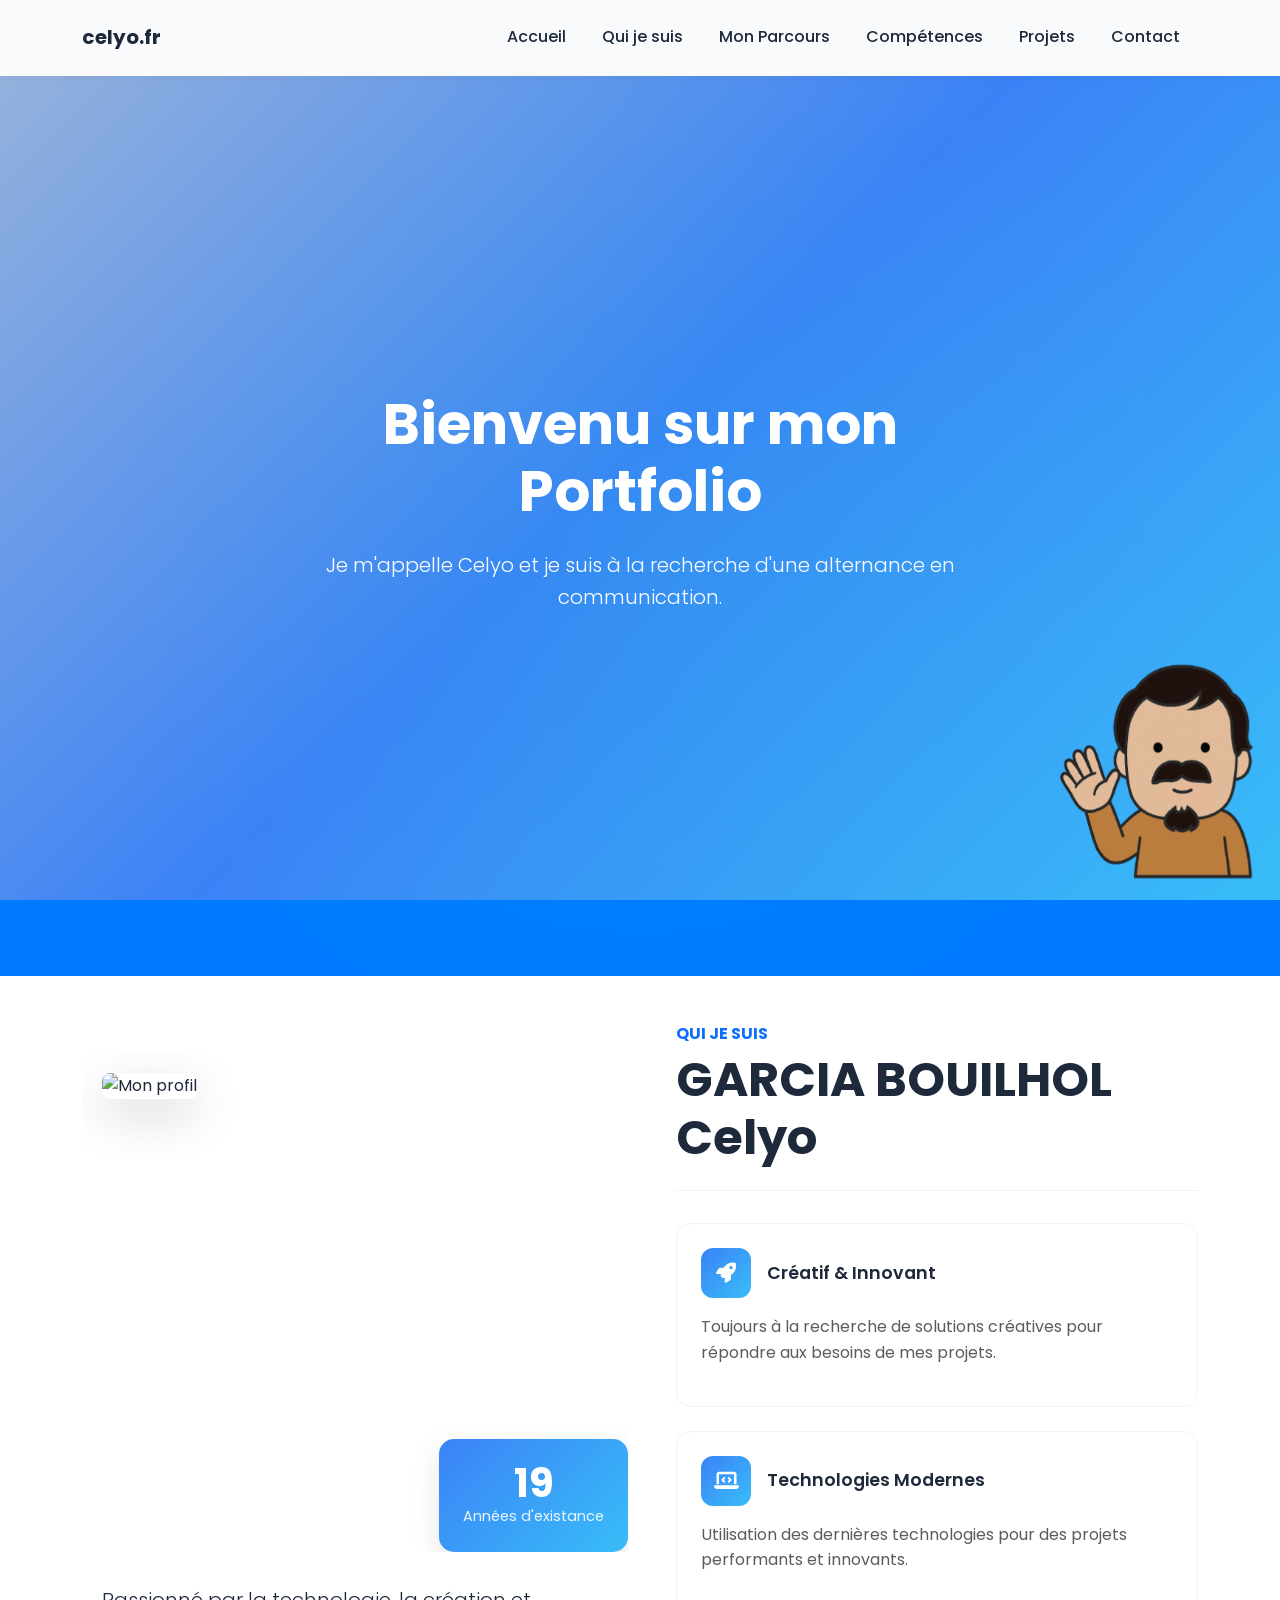
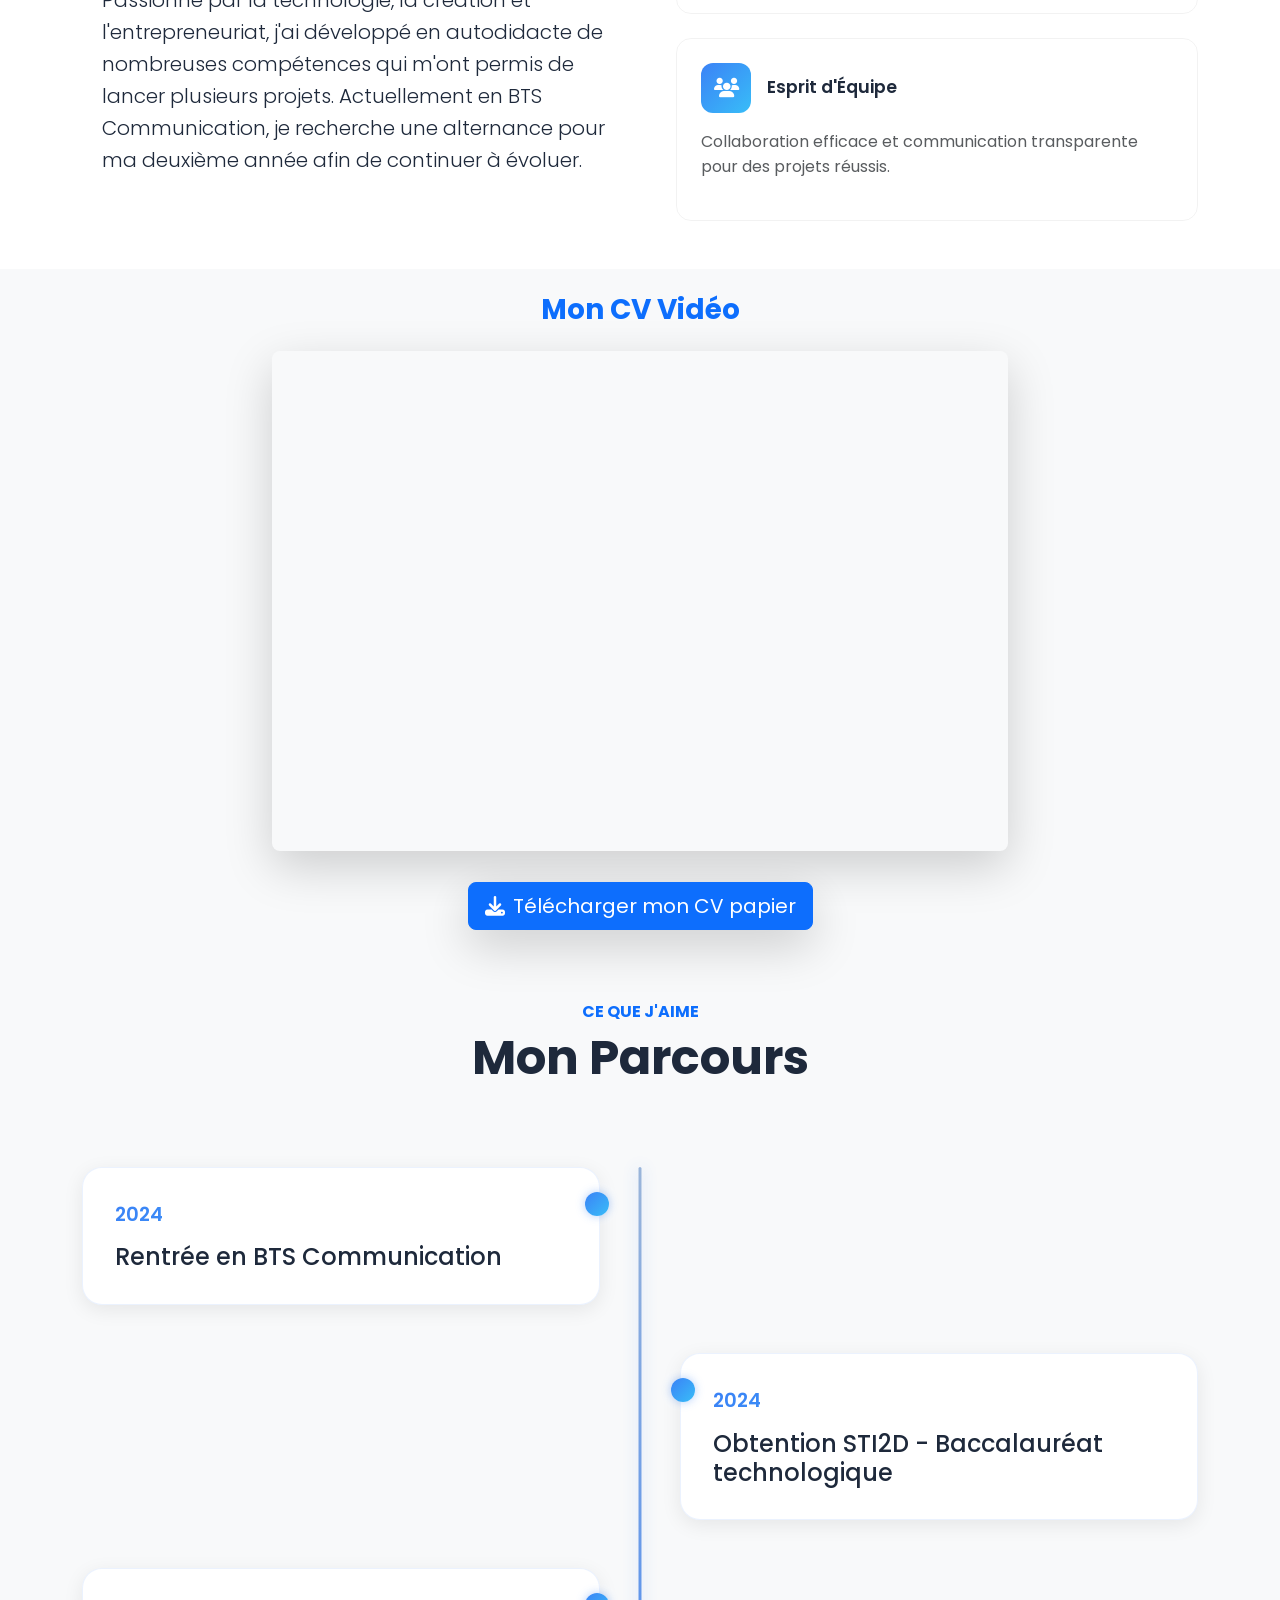
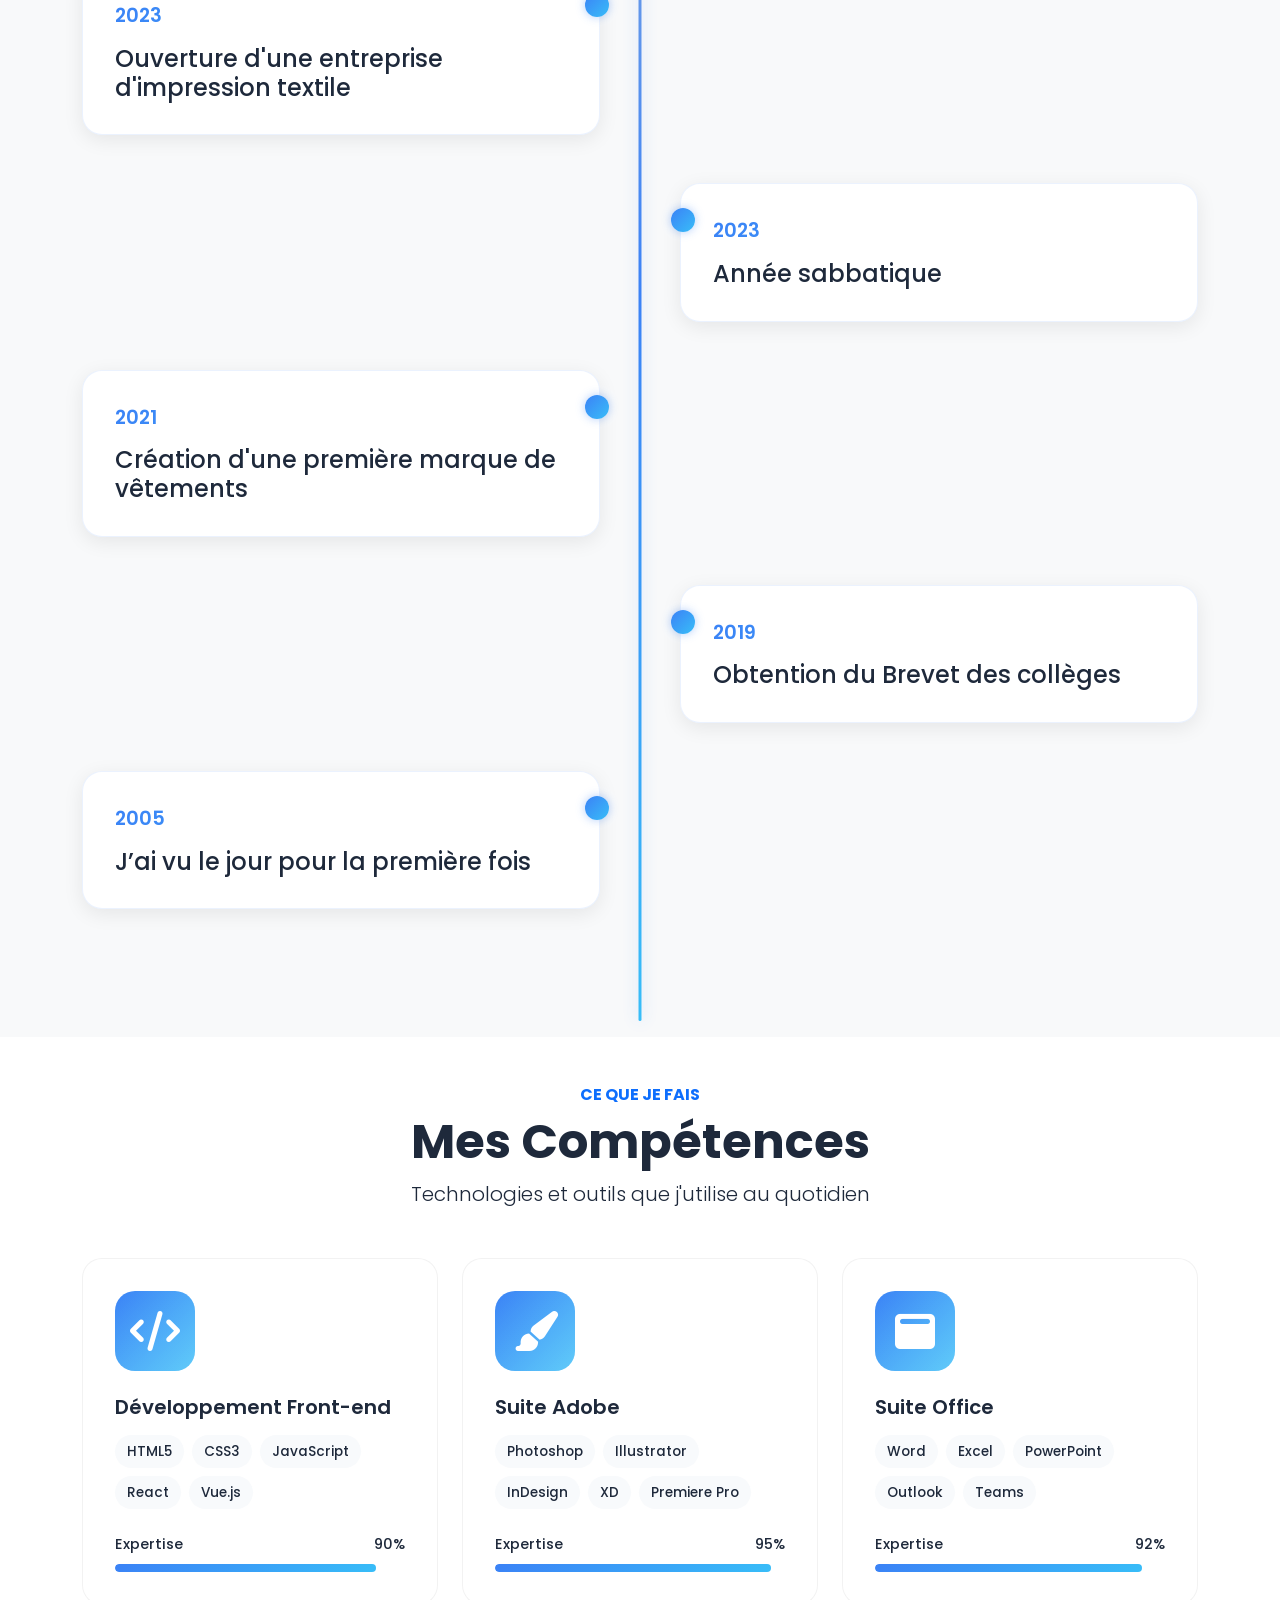
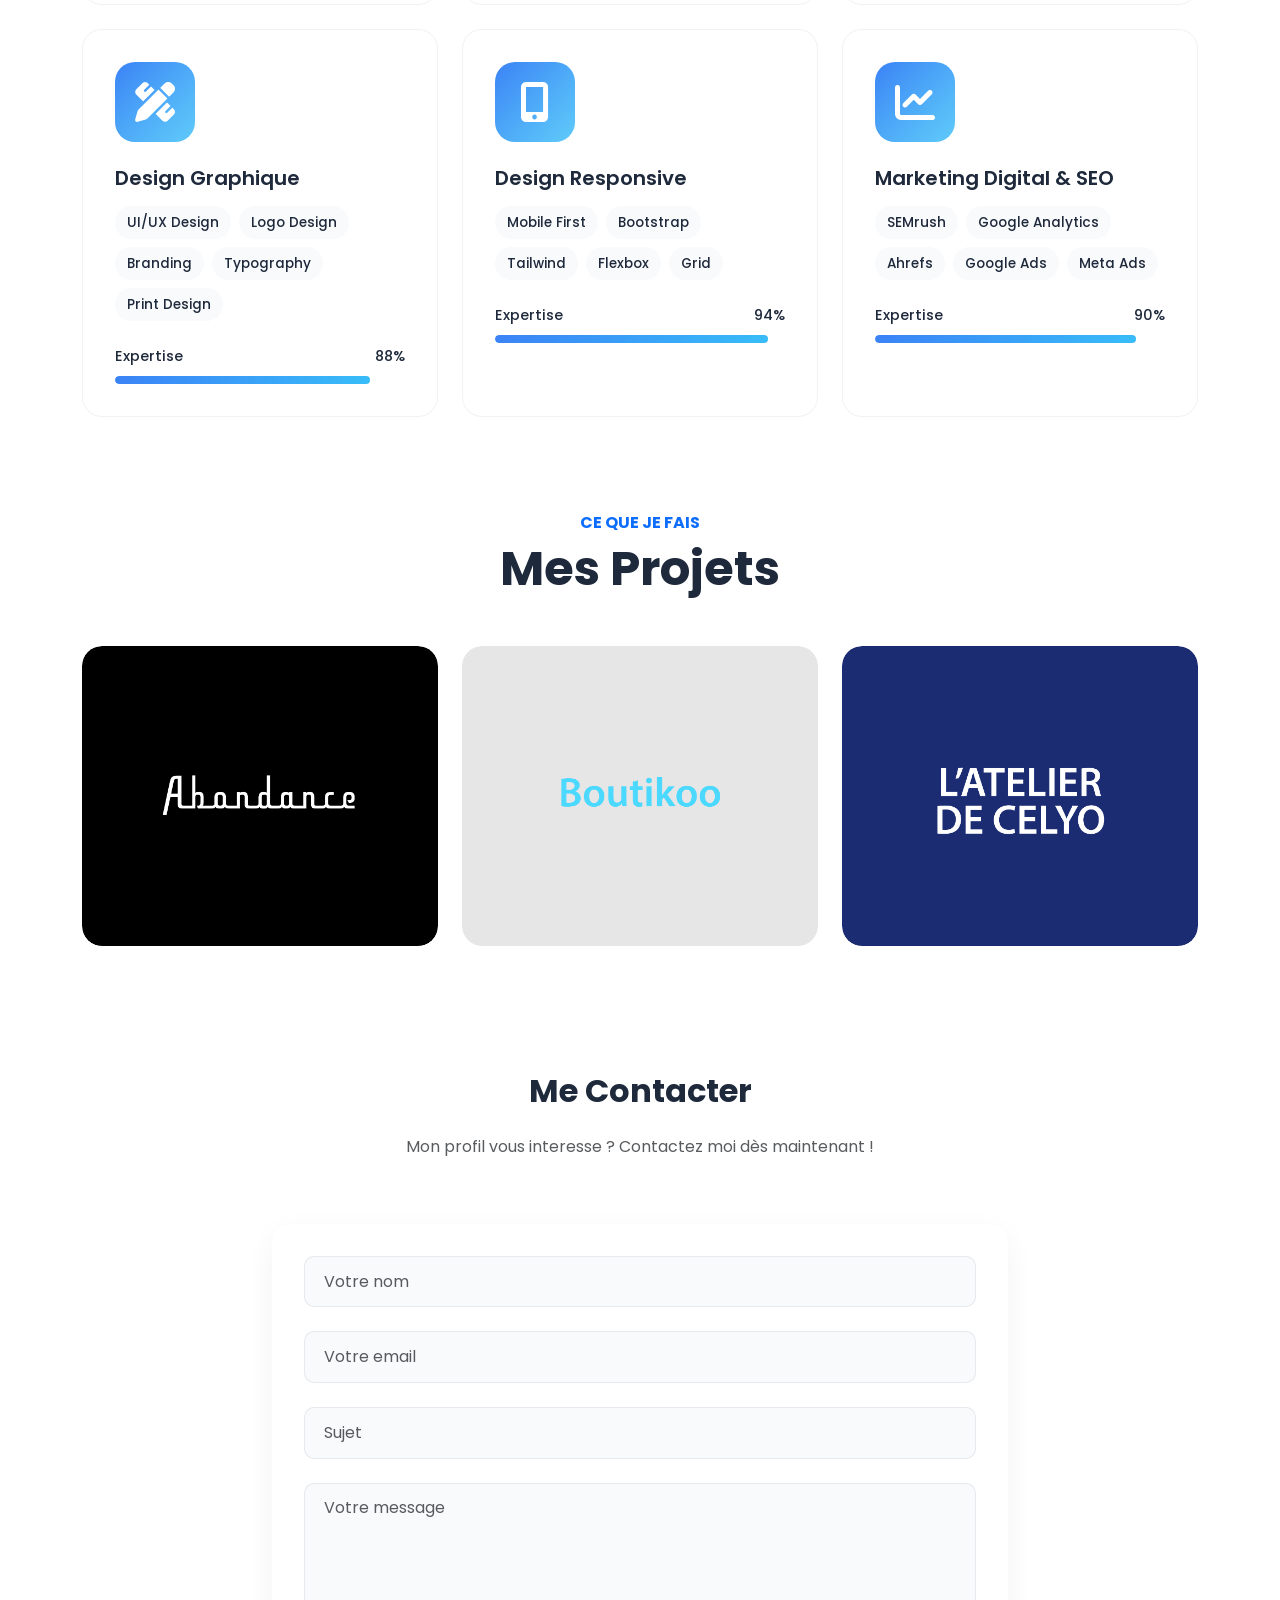
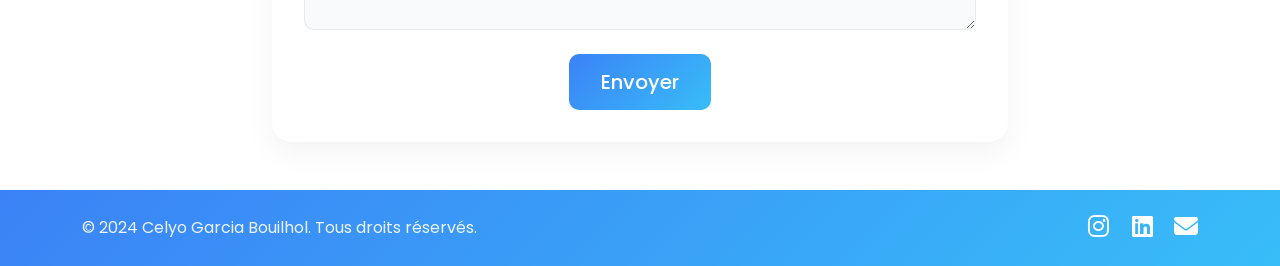
==== commit b84c41b4: "Update index.html" ====
--- a/index.html
+++ b/index.html
@@ -3,7 +3,7 @@
 <head>
     <meta charset="UTF-8">
     <meta name="viewport" content="width=device-width, initial-scale=1.0">
-    <title>Mon Portfolio</title>
+    <title>Celyo</title>
     <link href="https://cdn.jsdelivr.net/npm/bootstrap@5.3.0/dist/css/bootstrap.min.css" rel="stylesheet">
     <link rel="stylesheet" href="https://cdnjs.cloudflare.com/ajax/libs/font-awesome/6.4.0/css/all.min.css">
     <link href="https://fonts.googleapis.com/css2?family=Poppins:wght@300;400;500;600;700&display=swap" rel="stylesheet">
@@ -89,7 +89,6 @@
                     <div class="about-content ps-lg-4">
                         <h6 class="text-primary fw-bold">QUI JE SUIS</h6>
                         <h2 class="display-5 fw-bold mb-4">GARCIA BOUILHOL Celyo</h2>
-                       
                         <div class="about-features">
                             <div class="feature-item mb-4">
                                 <div class="d-flex align-items-center mb-3">
@@ -120,6 +119,23 @@
                             </div>
                         </div>
                     </div>
+                </div>
+            </div>
+        </div>
+    </section>
+
+    <!-- Section CV Video -->
+    <section class="py-4 bg-light">
+        <div class="container">
+            <div class="row justify-content-center">
+                <div class="col-lg-8 text-center" data-aos="fade-up">
+                    <h3 class="text-primary fw-bold mb-4">Mon CV Vidéo</h3>
+                    <div class="video-container mb-4">
+                        <iframe width="100%" height="500" src="https://youtu.be/HhTqWGpFiLM" title="Mon CV Vidéo" frameborder="0" allow="accelerometer; autoplay; clipboard-write; encrypted-media; gyroscope; picture-in-picture" allowfullscreen class="rounded-3 shadow-lg"></iframe>
+                    </div>
+                    <a href="images/coucou.png" download class="btn btn-primary btn-lg shadow-lg">
+                        <i class="fas fa-download me-2"></i>Télécharger mon CV papier
+                    </a>
                 </div>
             </div>
         </div>
--- a/css/style.css
+++ b/css/style.css
@@ -33,13 +33,14 @@
 .popup-notification::after {
     content: '';
     position: absolute;
-    bottom: -8px;
-    right: 100px;
-    width: 0;
-    height: 0;
-    border-left: 8px solid transparent;
-    border-right: 8px solid transparent;
-    border-top: 8px solid white;
+    right: -8px;
+    left: auto;
+    top: 50%;
+    transform: translateY(-50%);
+    border-left: 8px solid white;
+    border-right: 0;
+    border-top: 8px solid transparent;
+    border-bottom: 8px solid transparent;
 }
 
 .popup-notification.show {
@@ -112,11 +113,11 @@
     }
     
     .popup-notification::after {
-        right: -8px;
+        right: 8px;
         left: auto;
         bottom: 15px;
-        border-left: 8px solid white;
-        border-right: 0;
+        border-left: 0;
+        border-right: 8px solid white;
         border-top: 8px solid transparent;
         border-bottom: 8px solid transparent;
         filter: drop-shadow(2px 2px 2px rgba(0, 0, 0, 0.1));
@@ -124,22 +125,40 @@
 }
 
 @media (max-width: 480px) {
-    .popup-notification,
-    .popup-notification.show,
-    #popup-notification,
-    #popup-notification.show {
-        display: none !important;
-        visibility: hidden !important;
-        opacity: 0 !important;
-        position: absolute !important;
-        pointer-events: none !important;
-        width: 0 !important;
-        height: 0 !important;
-        overflow: hidden !important;
-        clip: rect(0, 0, 0, 0) !important;
-        margin: -1px !important;
-        padding: 0 !important;
-        border: 0 !important;
+    .popup-notification {
+        bottom: 20px;
+        right: auto;
+        left: 60px;
+        margin: 0;
+        padding: 8px 12px;
+        max-width: 180px;
+        border-radius: 12px;
+        font-size: 0.8rem;
+    }
+    
+    .popup-notification::after {
+        right: 8px;
+        left: auto;
+        bottom: -8px;
+        border-left: 0;
+        border-right: 8px solid white;
+        border-top: 8px solid transparent;
+        border-bottom: 8px solid transparent;
+    }
+    
+    .popup-notification p {
+        font-size: 0.75rem;
+    }
+    
+    .popup-notification i {
+        font-size: 0.8rem;
+        width: 20px;
+        height: 20px;
+    }
+    
+    .popup-close {
+        padding: 3px 6px;
+        font-size: 12px;
     }
 }
 
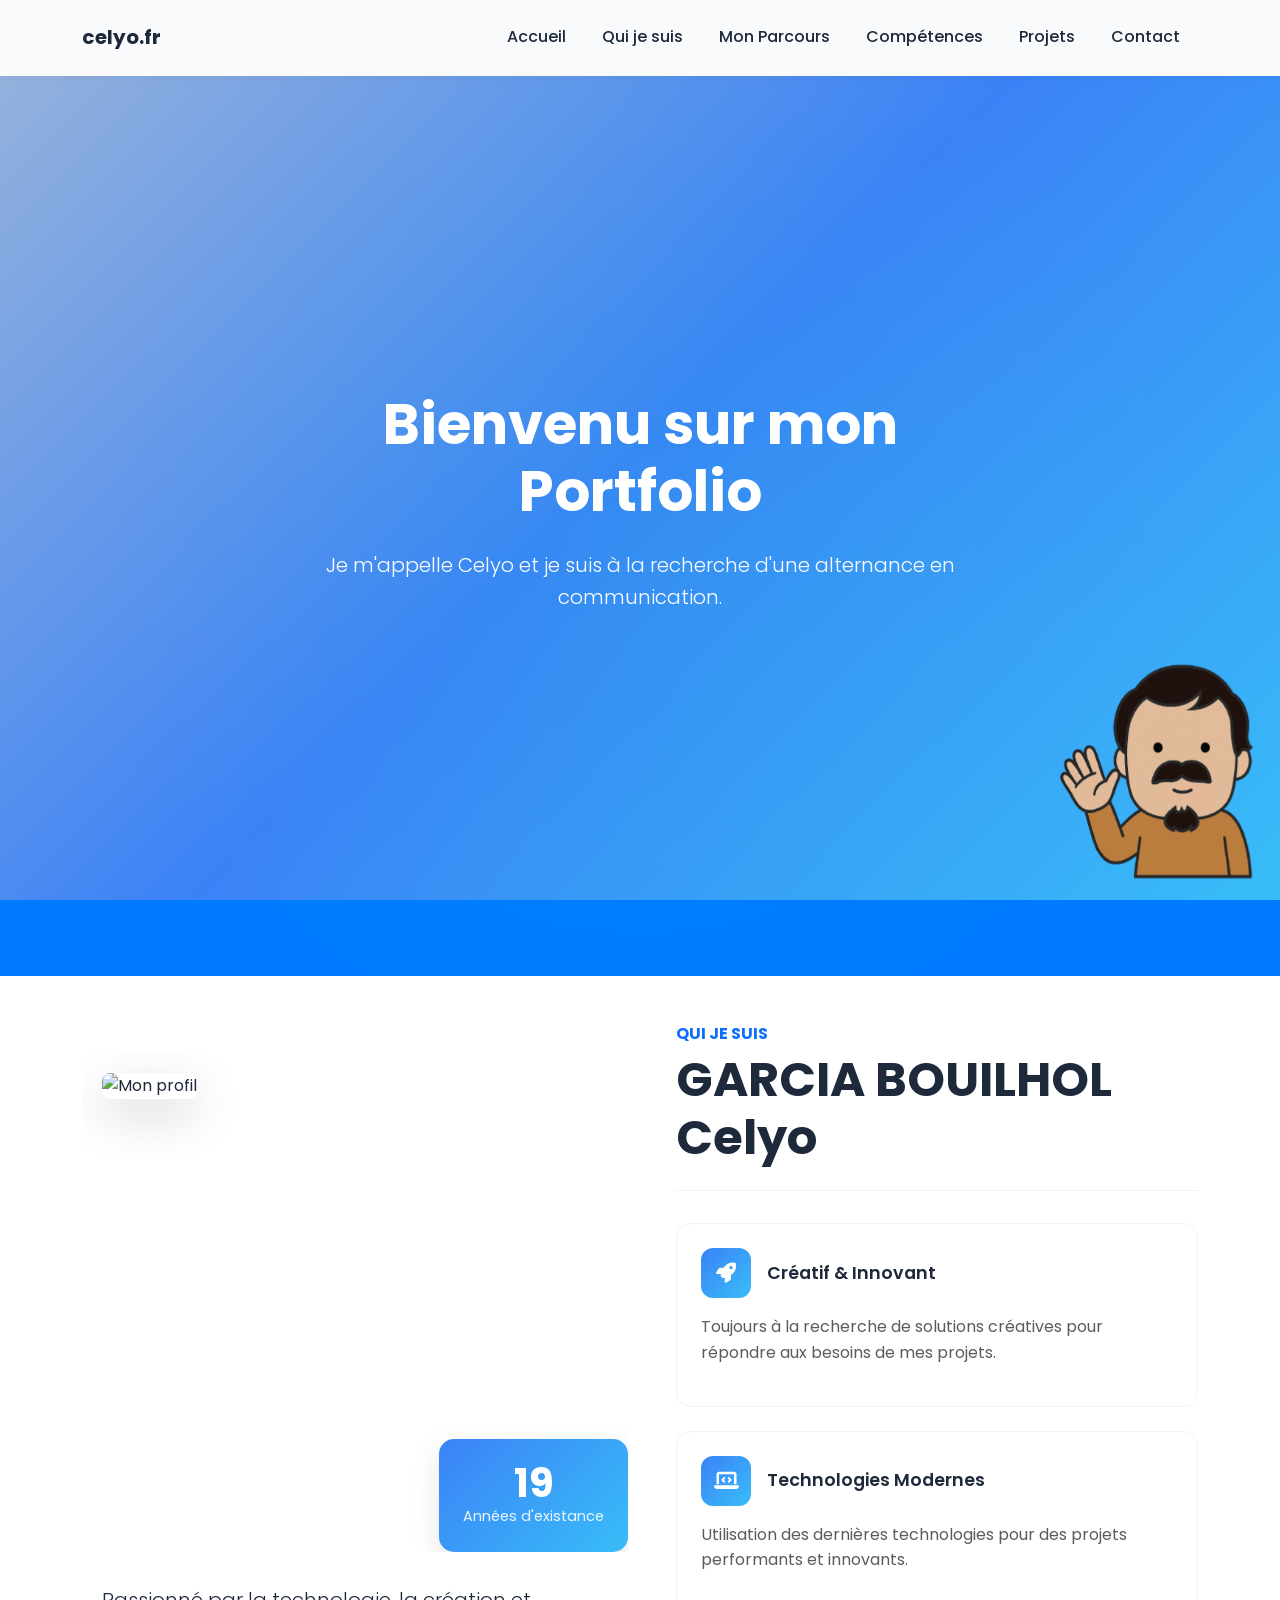
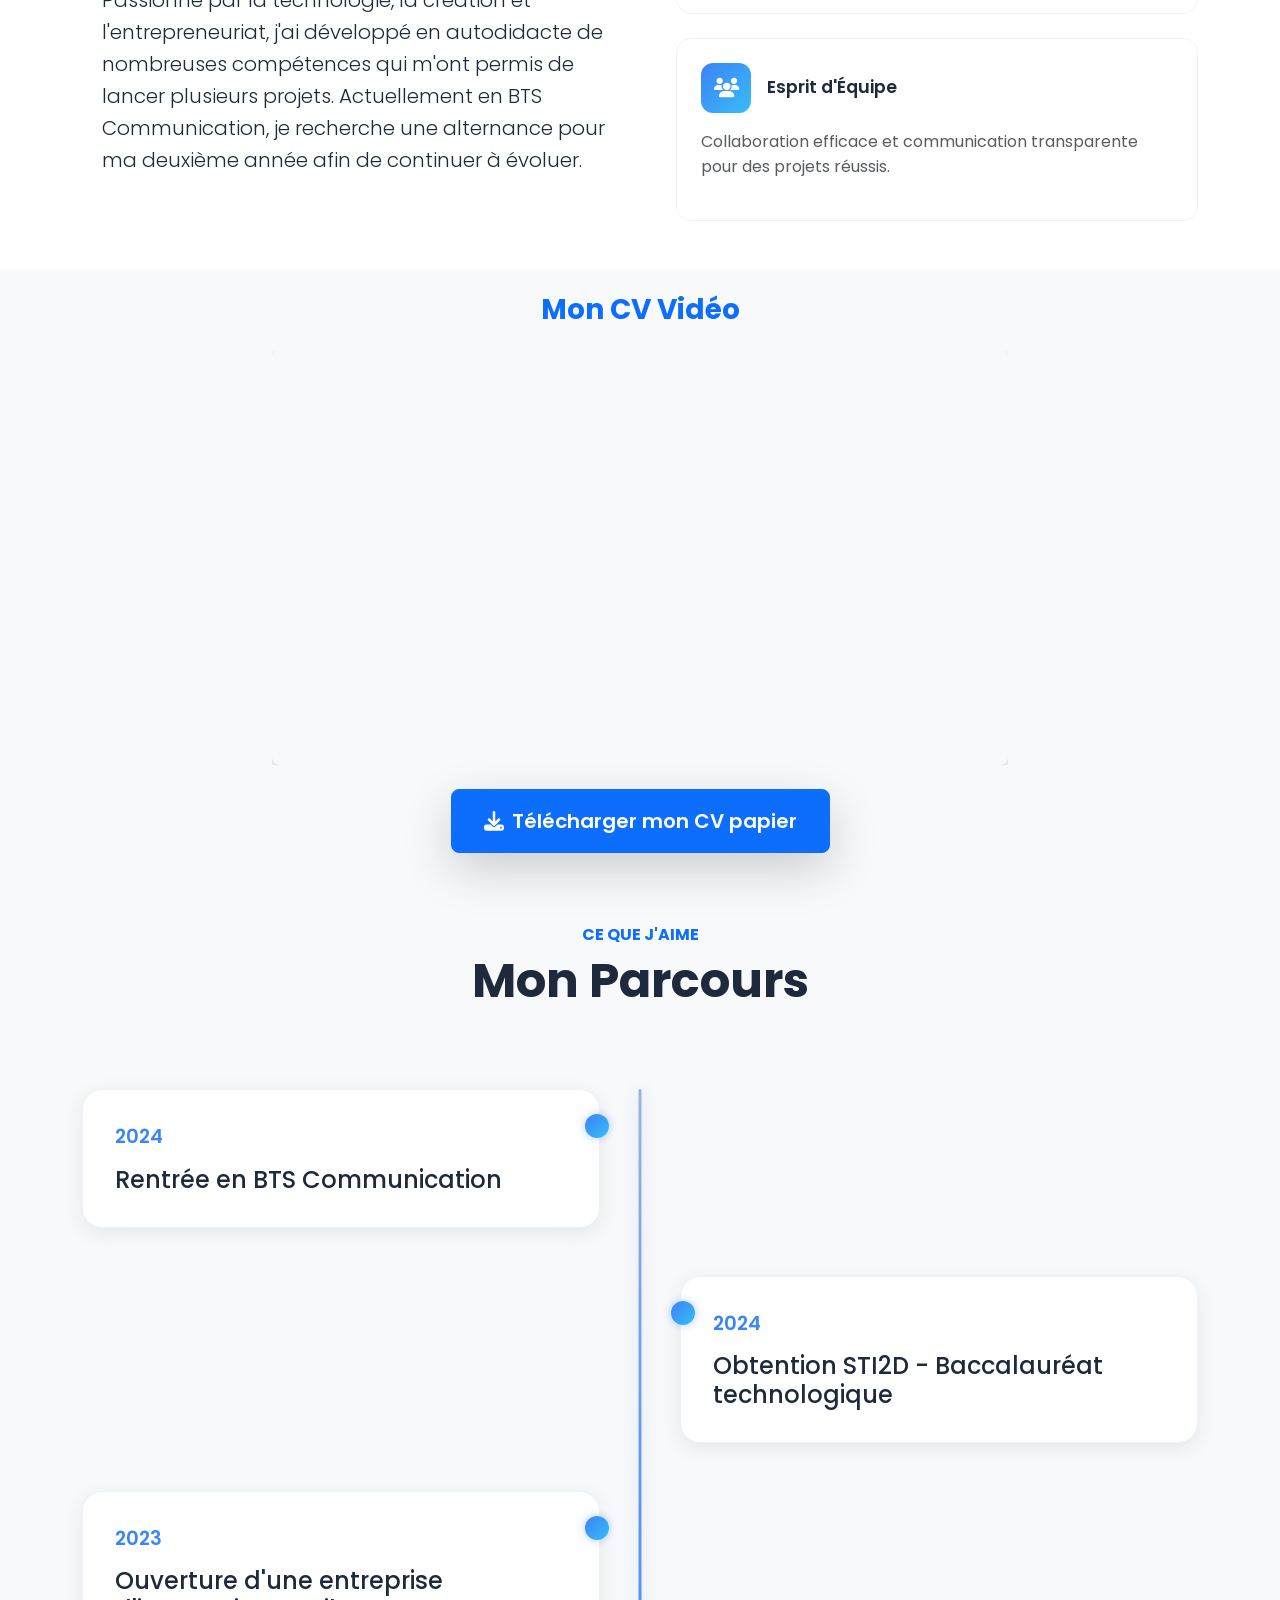
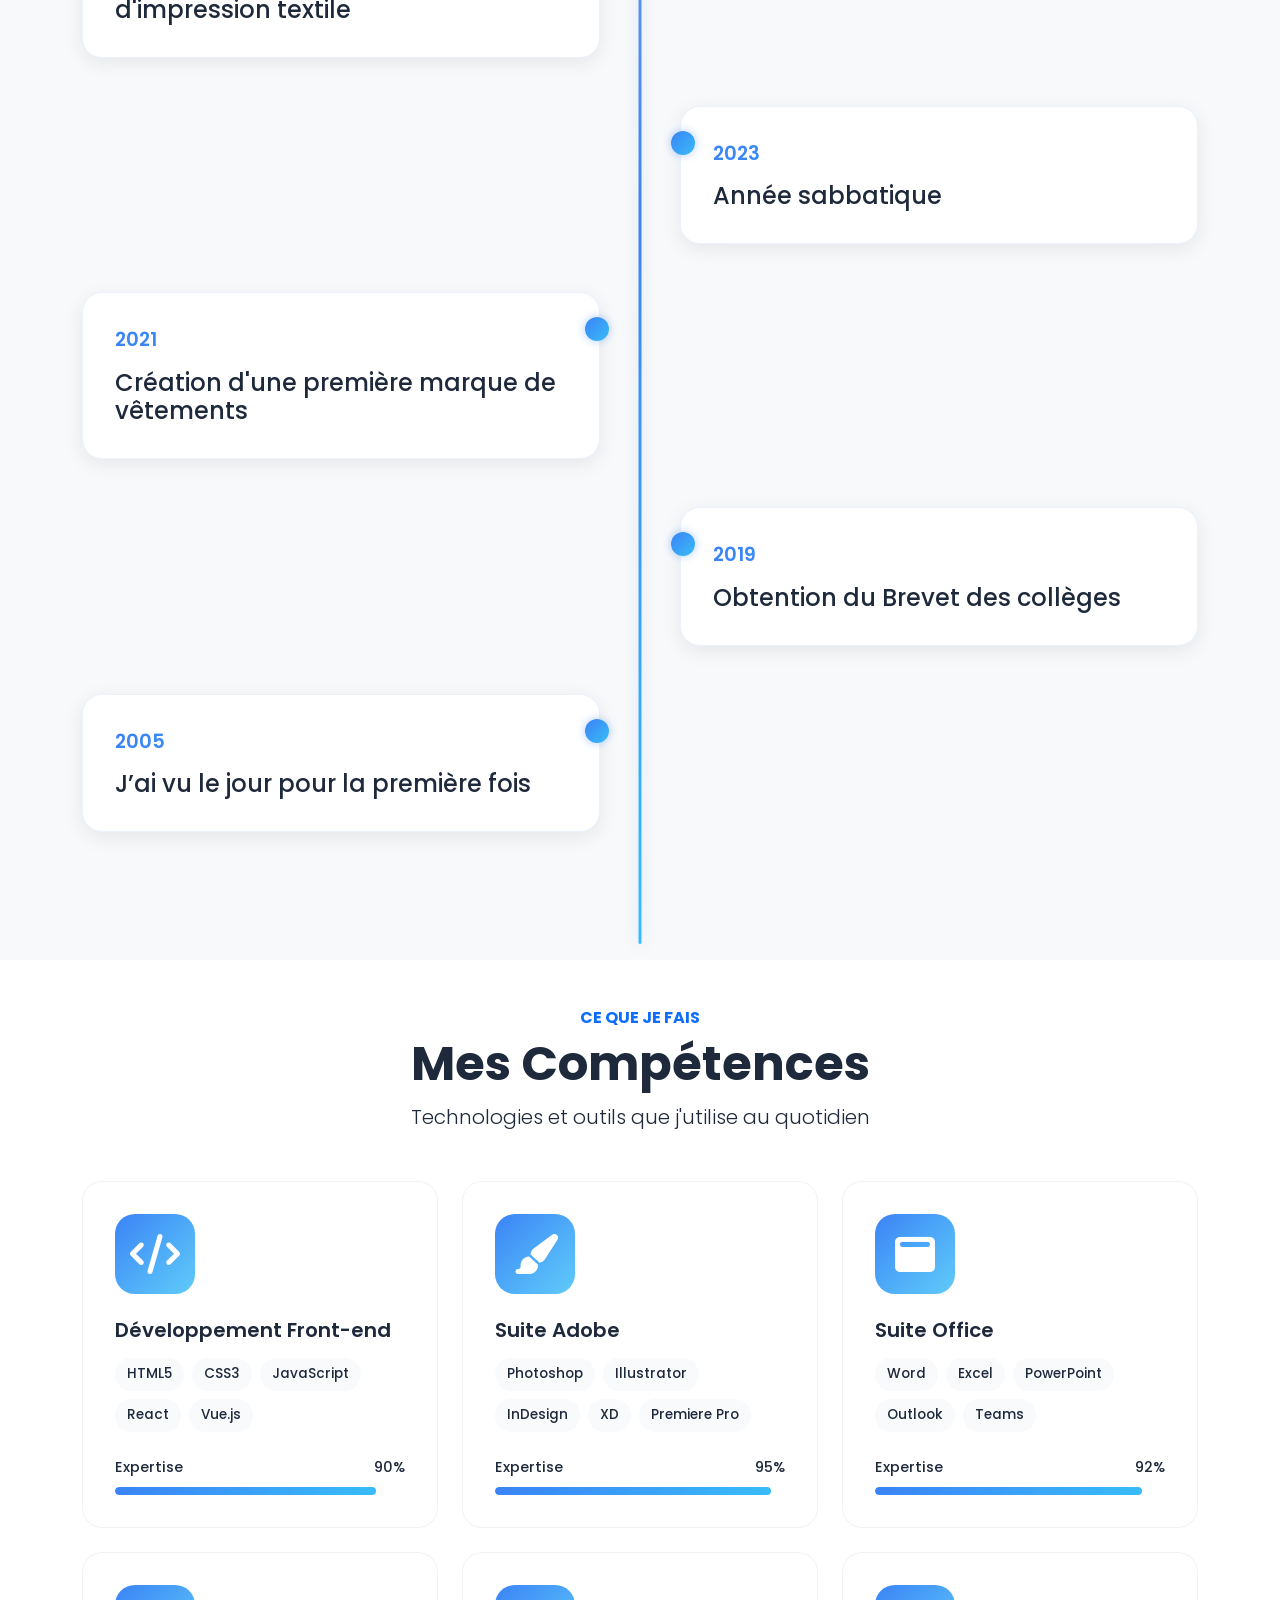
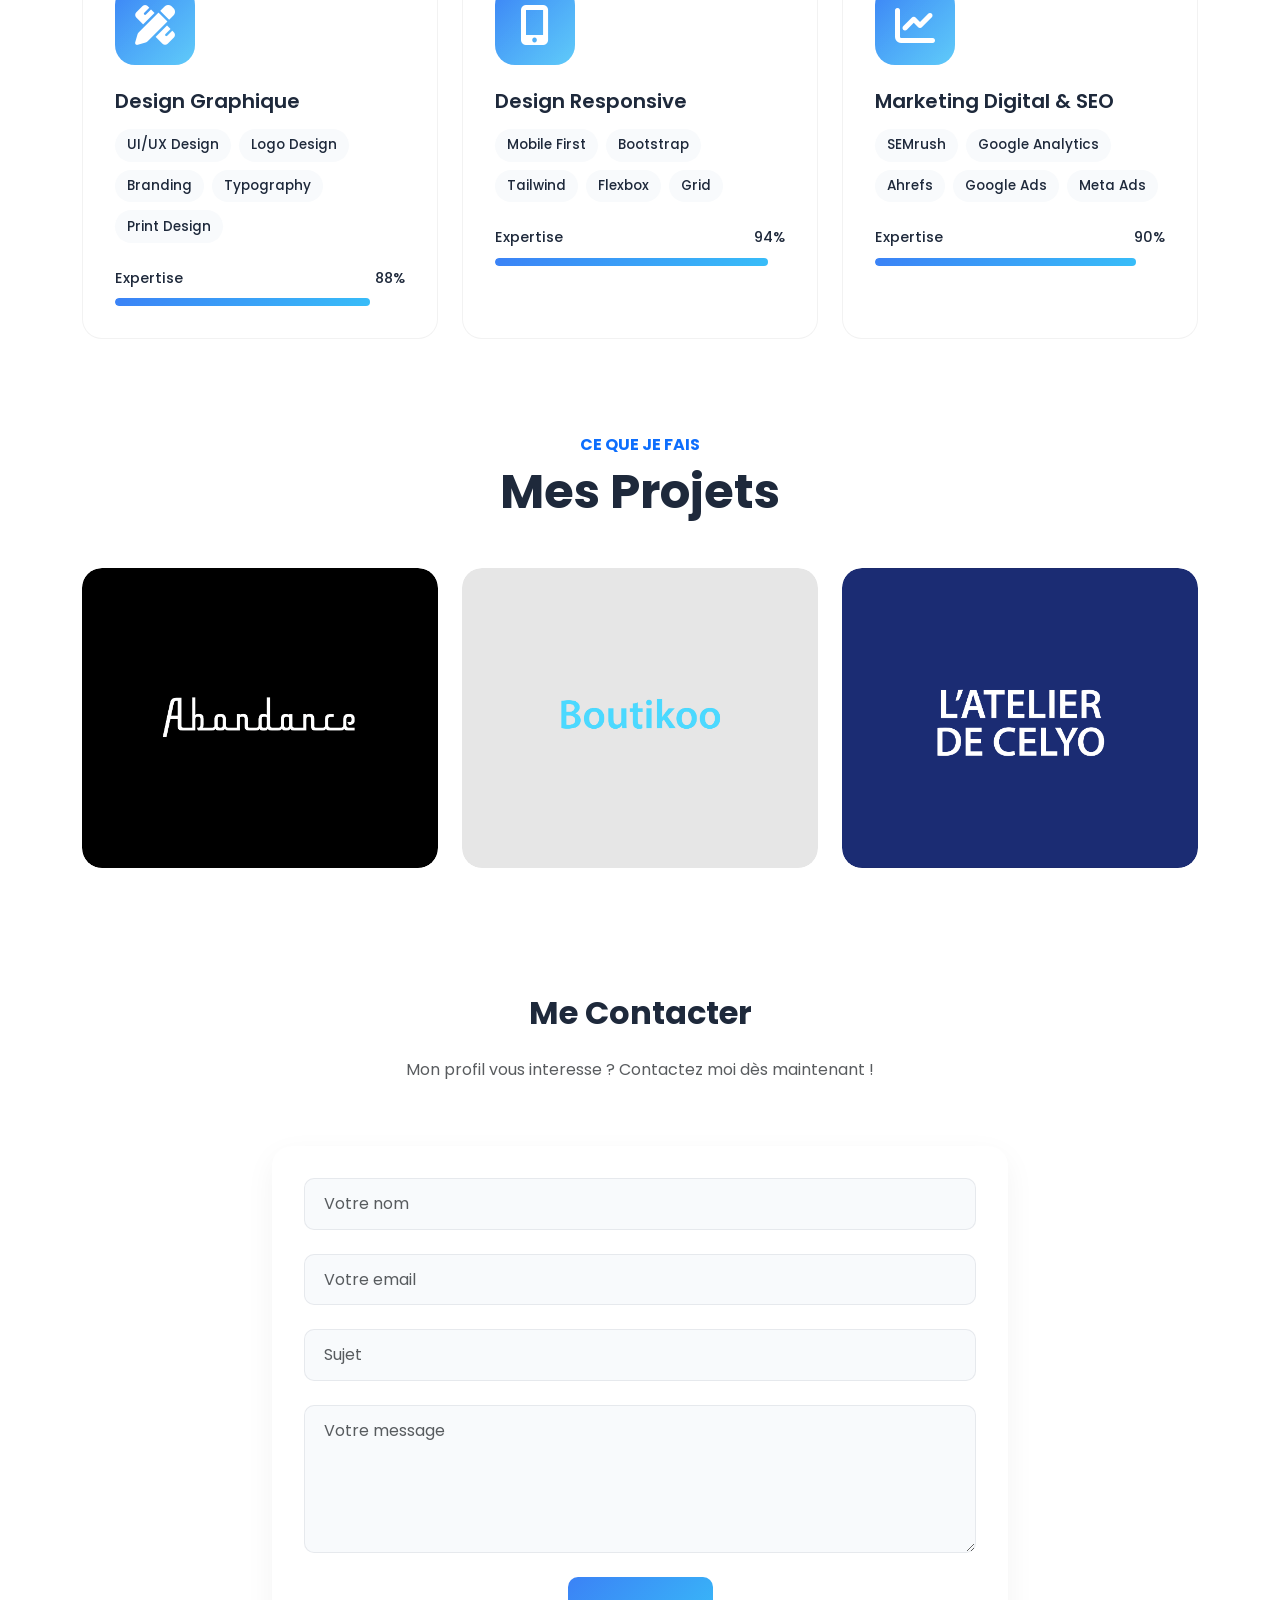
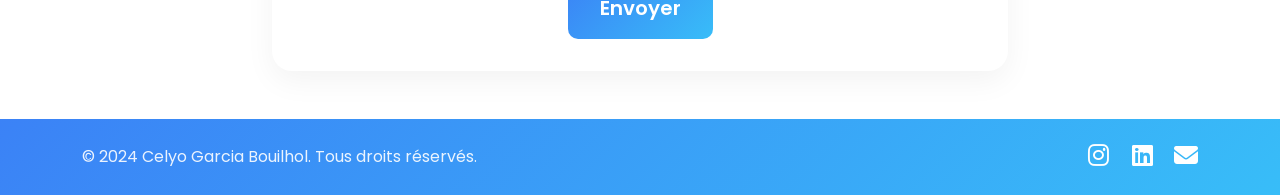
==== commit e8f4088b: "Update index.html" ====
--- a/index.html
+++ b/index.html
@@ -131,7 +131,7 @@
                 <div class="col-lg-8 text-center" data-aos="fade-up">
                     <h3 class="text-primary fw-bold mb-4">Mon CV Vidéo</h3>
                     <div class="video-container mb-4">
-                        <iframe width="100%" height="500" src="https://youtu.be/HhTqWGpFiLM" title="Mon CV Vidéo" frameborder="0" allow="accelerometer; autoplay; clipboard-write; encrypted-media; gyroscope; picture-in-picture" allowfullscreen class="rounded-3 shadow-lg"></iframe>
+                        <iframe width="100%" height="500" src="https://youtu.be/HhTqWGpFiLM?si=ovVBbZqzTaqcW5rU" title="Mon CV Vidéo" frameborder="0" allow="accelerometer; autoplay; clipboard-write; encrypted-media; gyroscope; picture-in-picture" allowfullscreen class="rounded-3 shadow-lg"></iframe>
                     </div>
                     <a href="images/coucou.png" download class="btn btn-primary btn-lg shadow-lg">
                         <i class="fas fa-download me-2"></i>Télécharger mon CV papier
--- a/css/style.css
+++ b/css/style.css
@@ -33,14 +33,11 @@
 .popup-notification::after {
     content: '';
     position: absolute;
-    right: -8px;
-    left: auto;
-    top: 50%;
-    transform: translateY(-50%);
-    border-left: 8px solid white;
-    border-right: 0;
-    border-top: 8px solid transparent;
-    border-bottom: 8px solid transparent;
+    bottom: -8px;
+    right: 40px;
+    border-left: 8px solid transparent;
+    border-right: 8px solid transparent;
+    border-top: 8px solid white;
 }
 
 .popup-notification.show {
@@ -49,9 +46,27 @@
 }
 
 .popup-notification.hide {
-    display: none !important;
-    visibility: hidden !important;
-    opacity: 0 !important;
+    transform: translateY(20px);
+    opacity: 0;
+}
+
+@media (max-width: 768px) {
+    .popup-notification {
+        bottom: 230px;
+        right: 20px;
+        margin: 0;
+    }
+    
+    .popup-notification::after {
+        bottom: auto;
+        right: -8px;
+        top: 50%;
+        transform: translateY(-50%);
+        border-left: 8px solid white;
+        border-right: 0;
+        border-top: 8px solid transparent;
+        border-bottom: 8px solid transparent;
+    }
 }
 
 .popup-notification i {
@@ -1263,3 +1278,45 @@
         padding: 10px 0;
     }
 }
+
+/* Video container styles */
+.video-container {
+    position: relative;
+    padding-bottom: 56.25%; /* 16:9 aspect ratio */
+    height: 0;
+    overflow: hidden;
+    max-width: 100%;
+    margin-bottom: 2rem;
+}
+
+.video-container iframe {
+    position: absolute;
+    top: 0;
+    left: 0;
+    width: 100%;
+    height: 100%;
+    border-radius: 1rem;
+    box-shadow: 0 10px 30px rgba(0, 0, 0, 0.1);
+}
+
+/* Download button styles */
+.btn-primary.btn-lg {
+    padding: 1rem 2rem;
+    font-weight: 600;
+    transition: var(--transition);
+}
+
+.btn-primary.btn-lg:hover {
+    transform: translateY(-3px);
+    box-shadow: 0 10px 20px rgba(59, 130, 246, 0.2);
+}
+
+@media (max-width: 768px) {
+    .video-container {
+        margin-bottom: 1.5rem;
+    }
+    
+    .btn-primary.btn-lg {
+        padding: 0.75rem 1.5rem;
+    }
+}
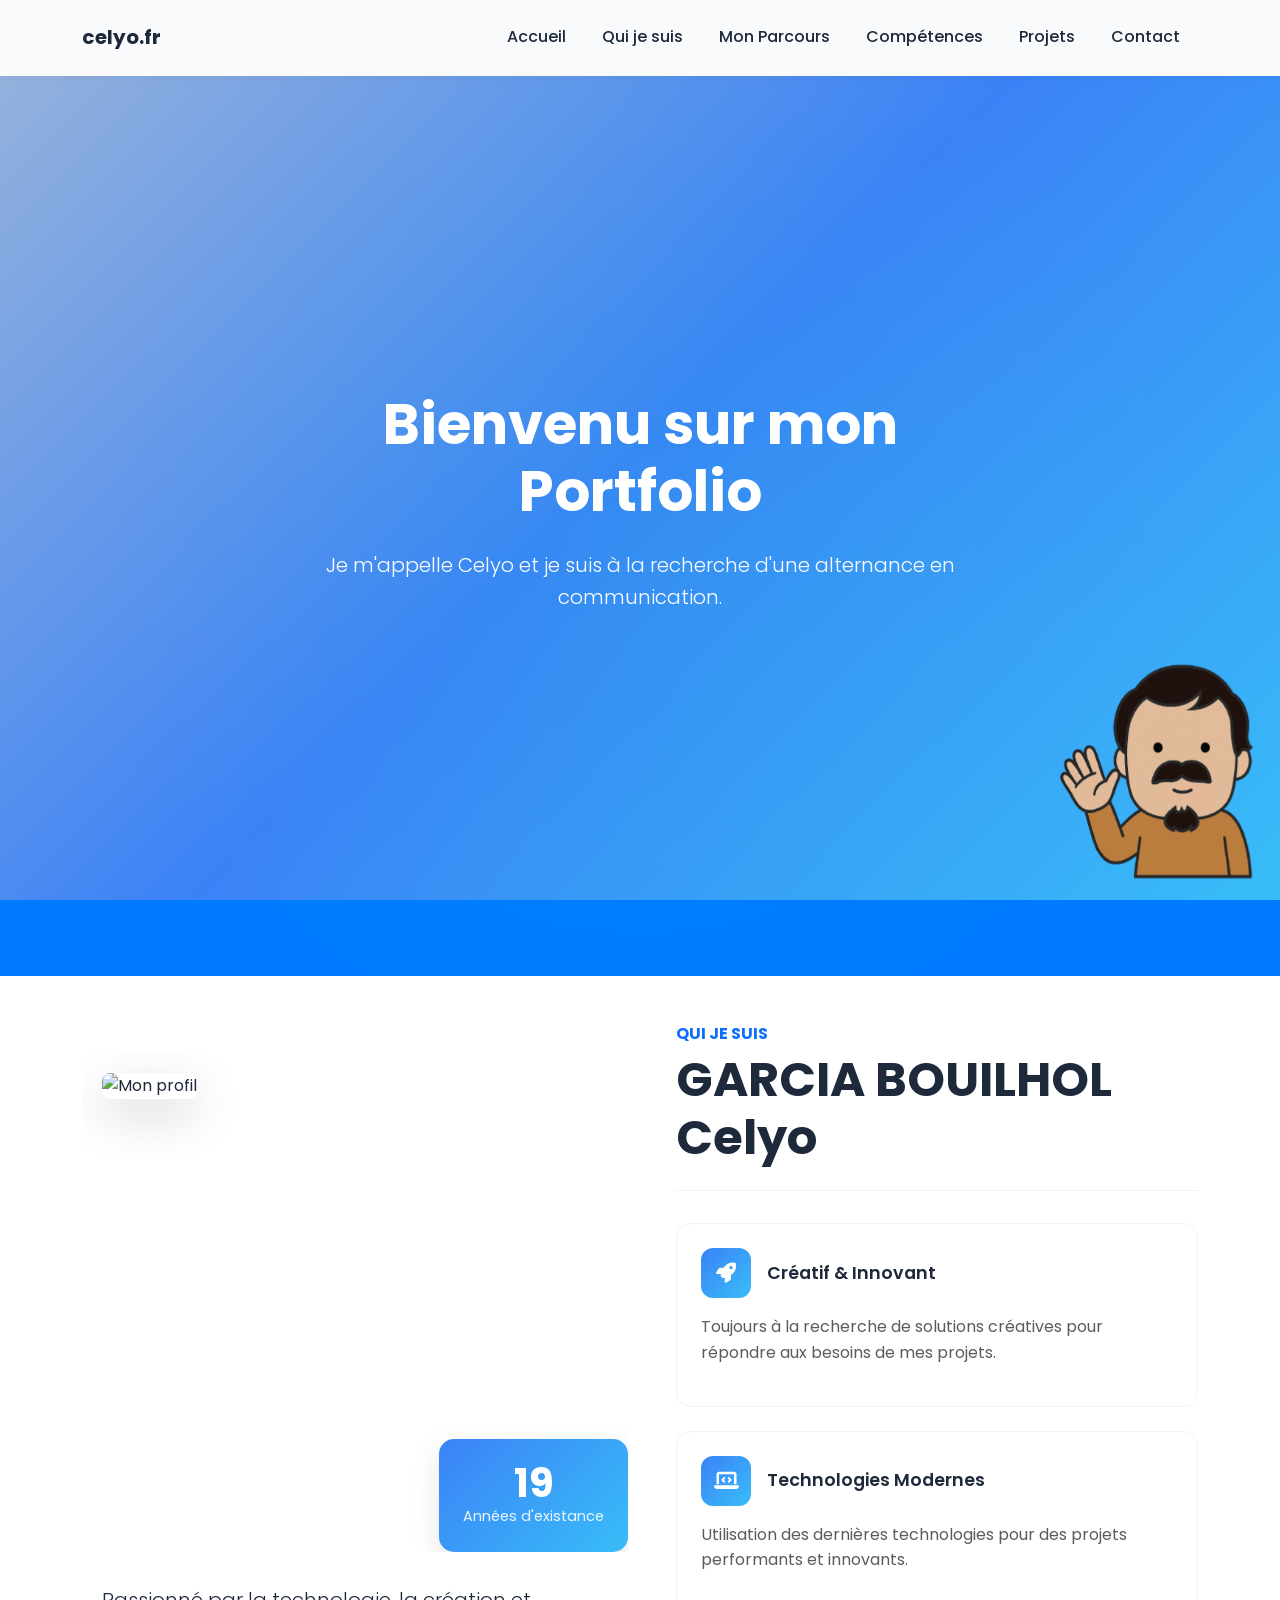
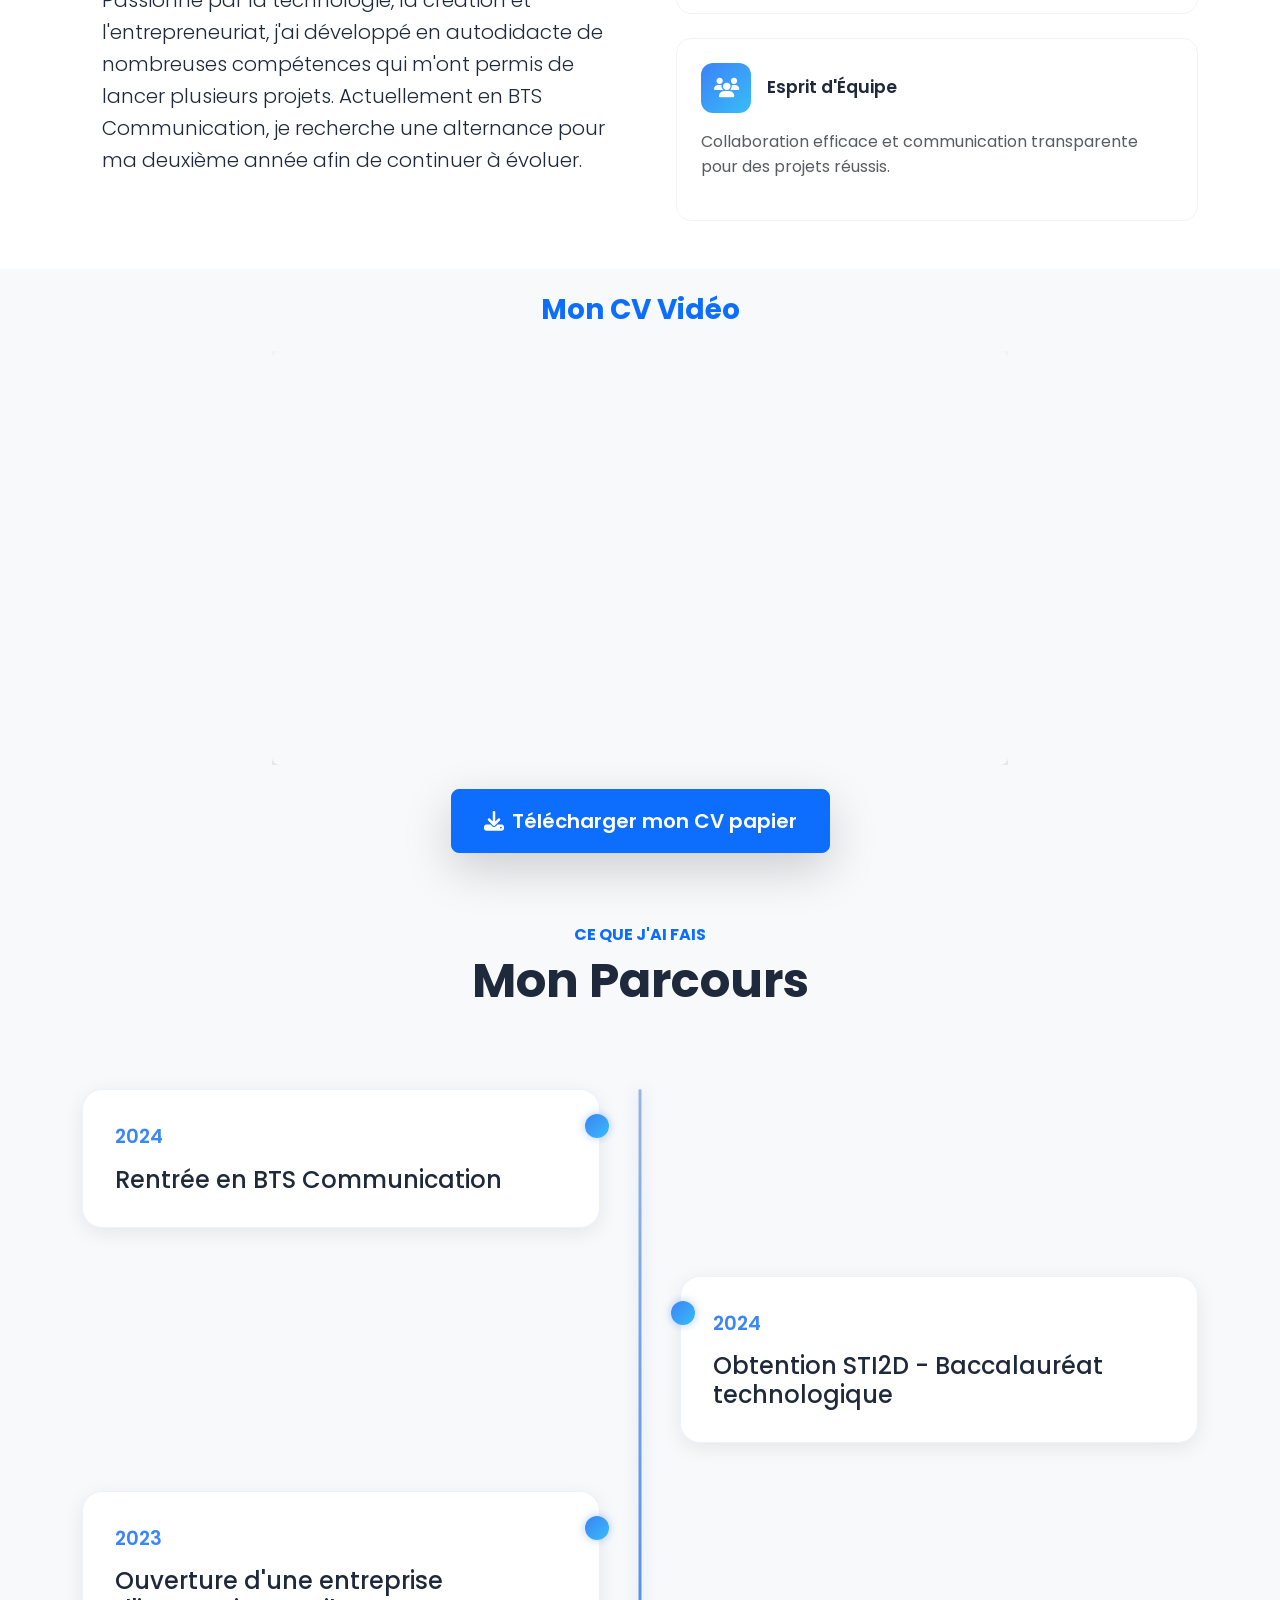
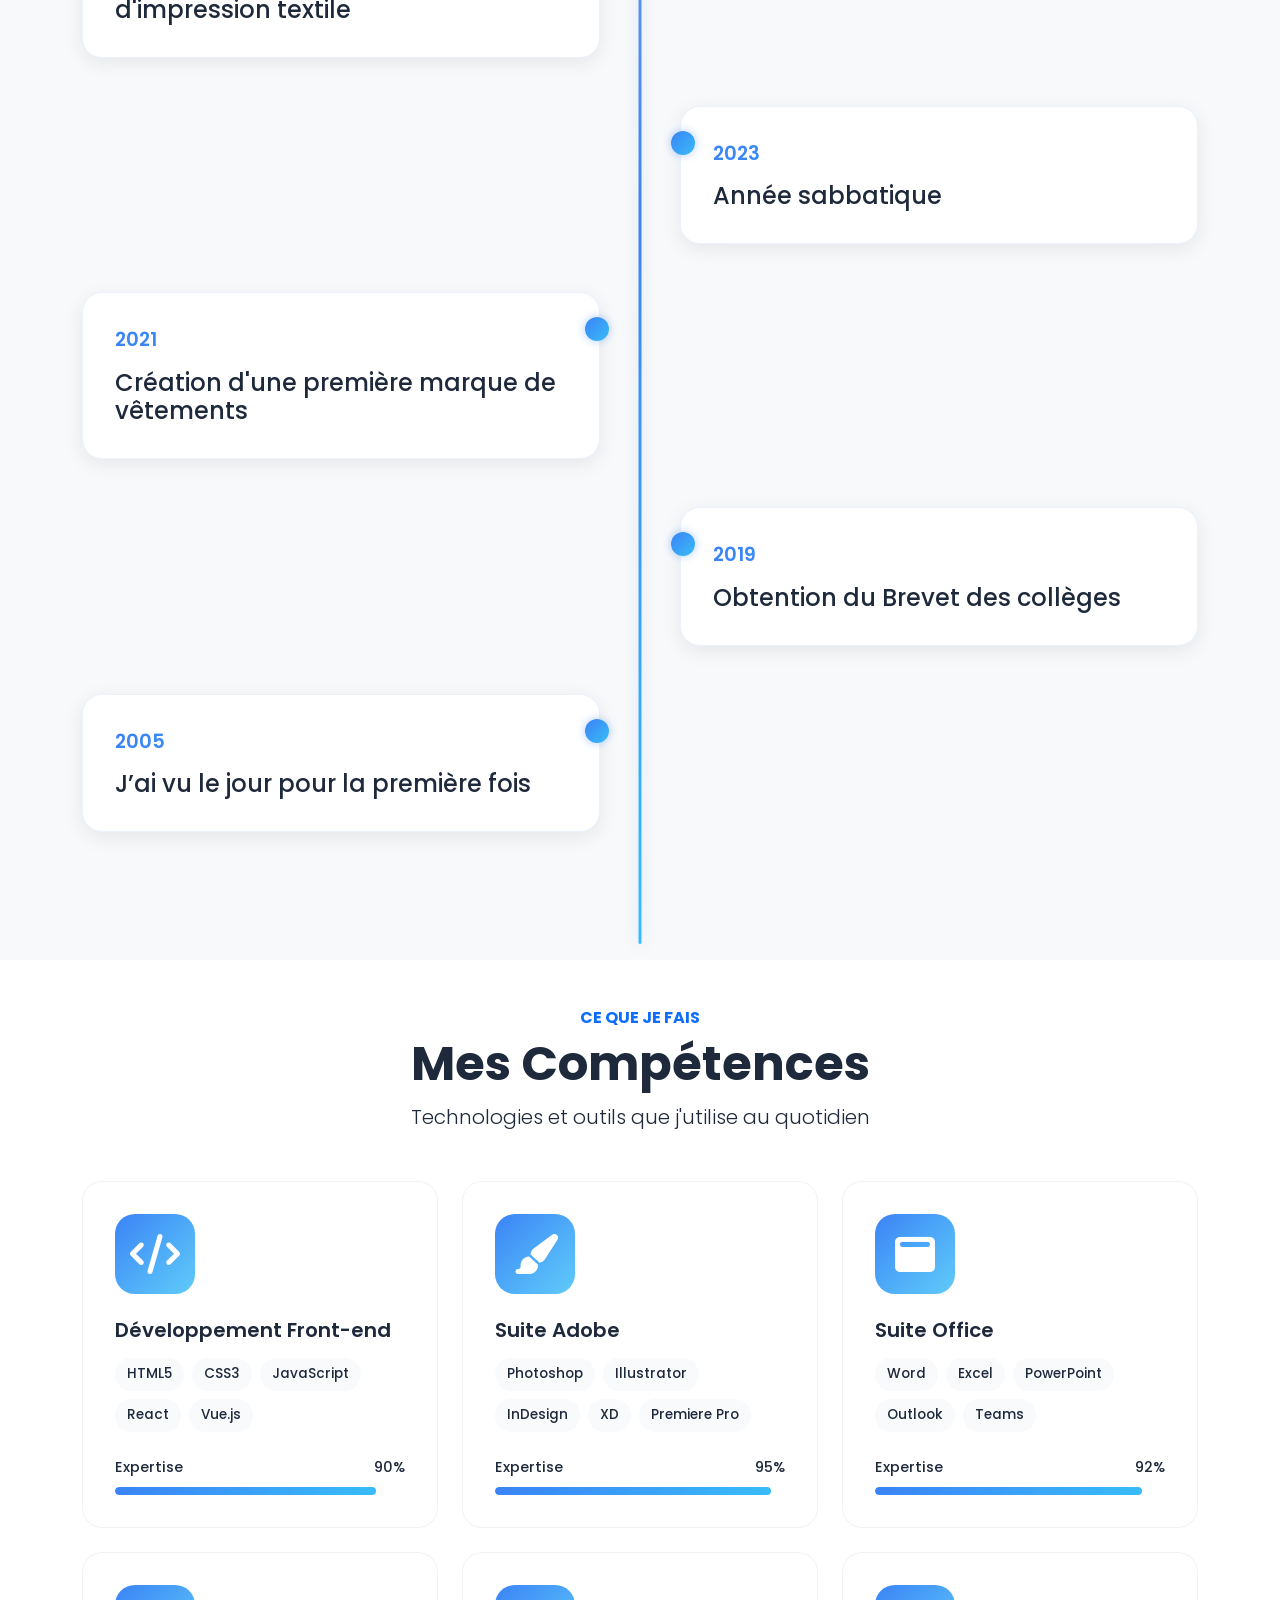
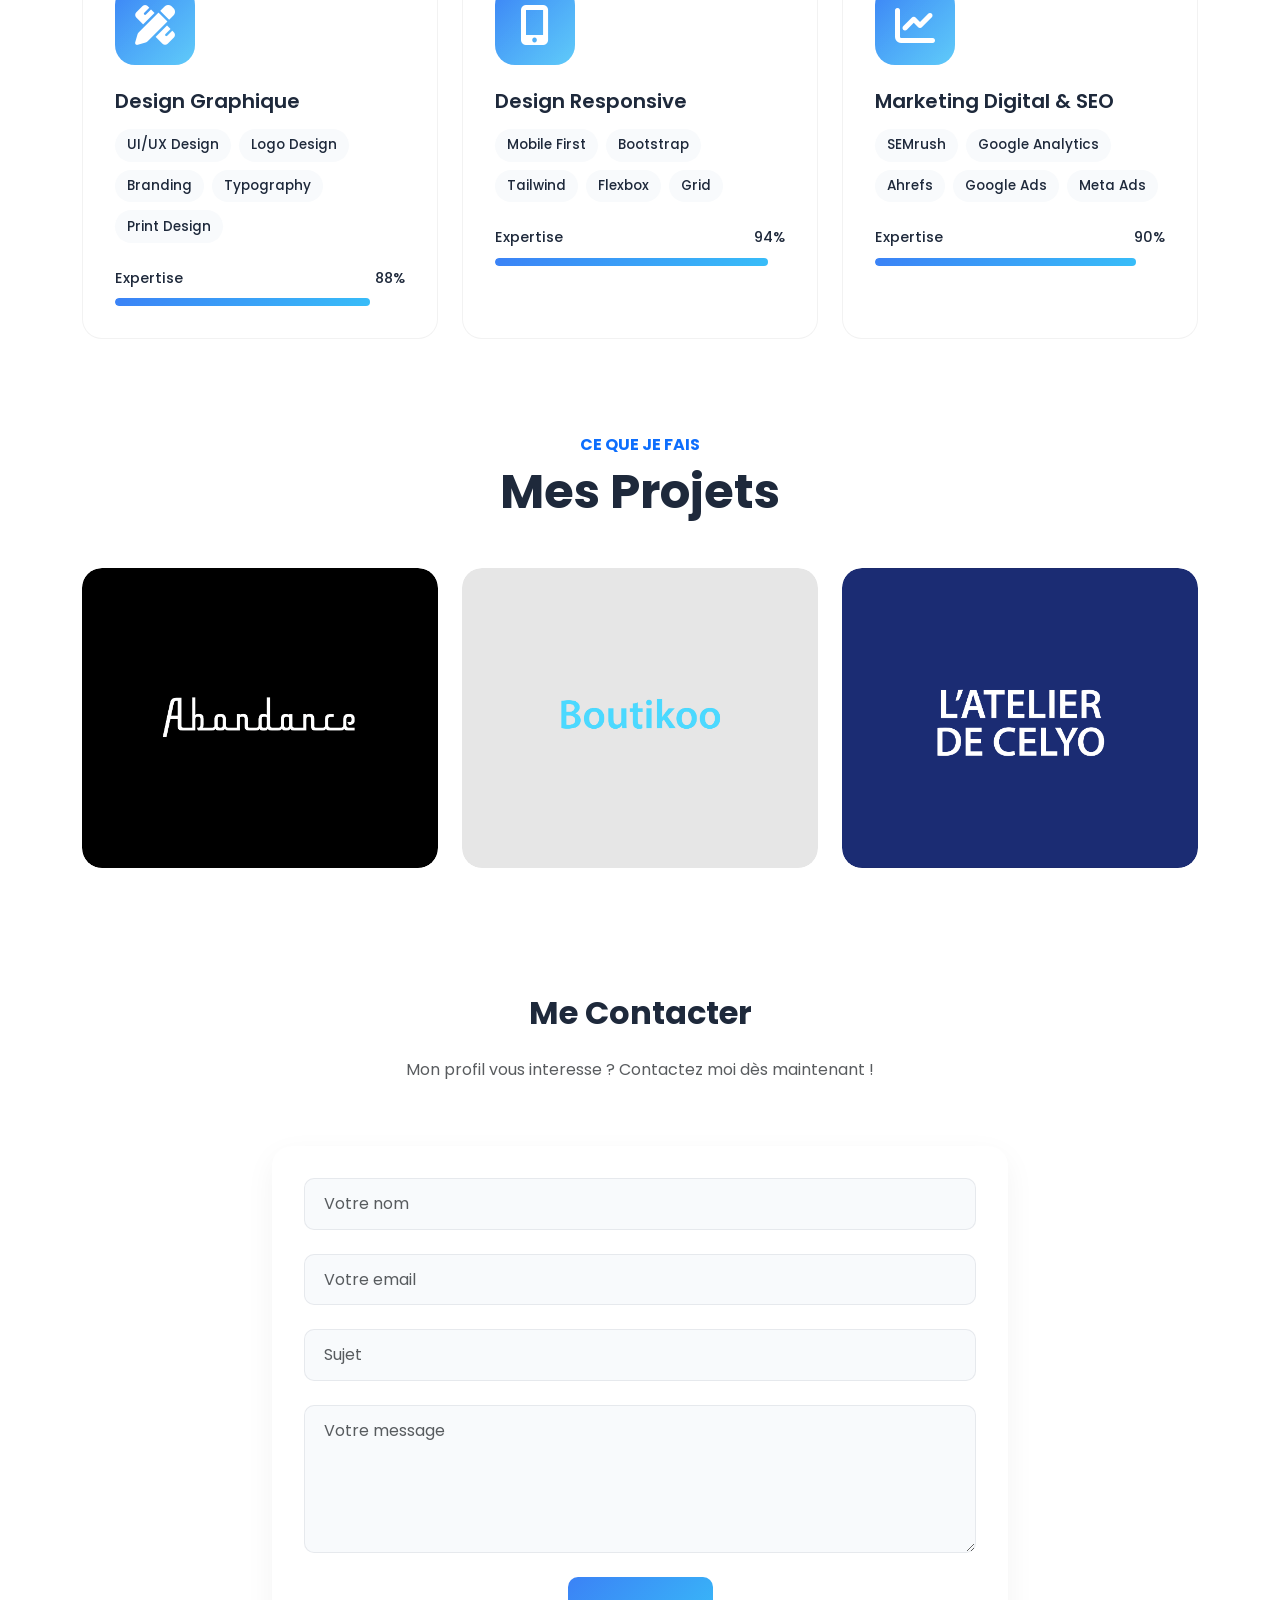
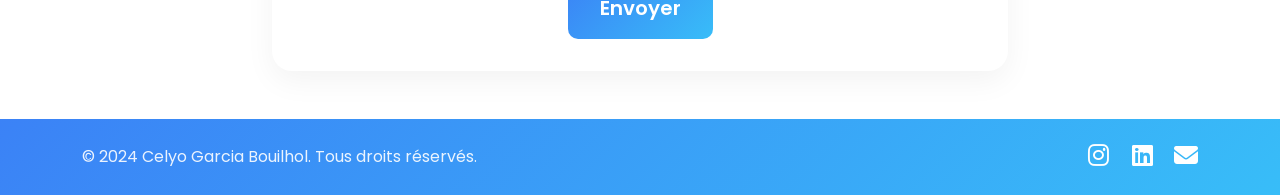
==== commit 9b6798a5: "Update index.html" ====
--- a/index.html
+++ b/index.html
@@ -131,9 +131,9 @@
                 <div class="col-lg-8 text-center" data-aos="fade-up">
                     <h3 class="text-primary fw-bold mb-4">Mon CV Vidéo</h3>
                     <div class="video-container mb-4">
-                        <iframe width="100%" height="500" src="https://youtu.be/HhTqWGpFiLM?si=ovVBbZqzTaqcW5rU" title="Mon CV Vidéo" frameborder="0" allow="accelerometer; autoplay; clipboard-write; encrypted-media; gyroscope; picture-in-picture" allowfullscreen class="rounded-3 shadow-lg"></iframe>
-                    </div>
-                    <a href="images/coucou.png" download class="btn btn-primary btn-lg shadow-lg">
+                        <iframe width="100%" height="500" src="https://www.youtube.com/embed/HhTqWGpFiLM" title="Mon CV Vidéo" frameborder="0" allow="accelerometer; autoplay; clipboard-write; encrypted-media; gyroscope; picture-in-picture" allowfullscreen class="rounded-3 shadow-lg"></iframe>
+                    </div>
+                    <a href="images/cv.pdf" download class="btn btn-primary btn-lg shadow-lg">
                         <i class="fas fa-download me-2"></i>Télécharger mon CV papier
                     </a>
                 </div>
@@ -145,7 +145,7 @@
     <section id="timeline" class="py-5 bg-light">
         <div class="container">
             <div class="text-center mb-5" data-aos="fade-up">
-                <h6 class="text-primary fw-bold">CE QUE J'AIME</h6>
+                <h6 class="text-primary fw-bold">CE QUE J'AI FAIS</h6>
                 <h2 class="display-5 fw-bold">Mon Parcours</h2>
             </div>
             <div class="timeline">
@@ -446,10 +446,10 @@
                                 <h5 class="fw-bold mb-3">À propos du projet</h5>
                                 <p class="text-muted">Abondance est une marque en lien avec l'art, succédant à deux autres marques : NCM et X-TRA. </p>
                                 <ul class="feature-list">
-                                    <li><i class="fas fa-check text-primary me-2"></i>Un système de gestion de contenu intuitif</li>
-                                    <li><i class="fas fa-check text-primary me-2"></i>Des outils d'analyse et de performance</li>
-                                    <li><i class="fas fa-check text-primary me-2"></i>Une interface personnalisable</li>
-                                    <li><i class="fas fa-check text-primary me-2"></i>Des fonctionnalités de monétisation avancées</li>
+                                    <li><i class="fas fa-check text-primary me-2"></i>Un storytelling puissant autour de chaque collection</li>
+                                    <li><i class="fas fa-check text-primary me-2"></i>Une plateforme e-commerce intuitive et responsive</li>
+                                    <li><i class="fas fa-check text-primary me-2"></i>Un packaging éco-responsable et soigné</li>
+                                    <li><i class="fas fa-check text-primary me-2"></i>Un branding authentique et reconnaissable</li>
                                 </ul>
                                 <div class="tech-stack mt-4">
                                     <h5 class="fw-bold mb-3">Technologies utilisées</h5>
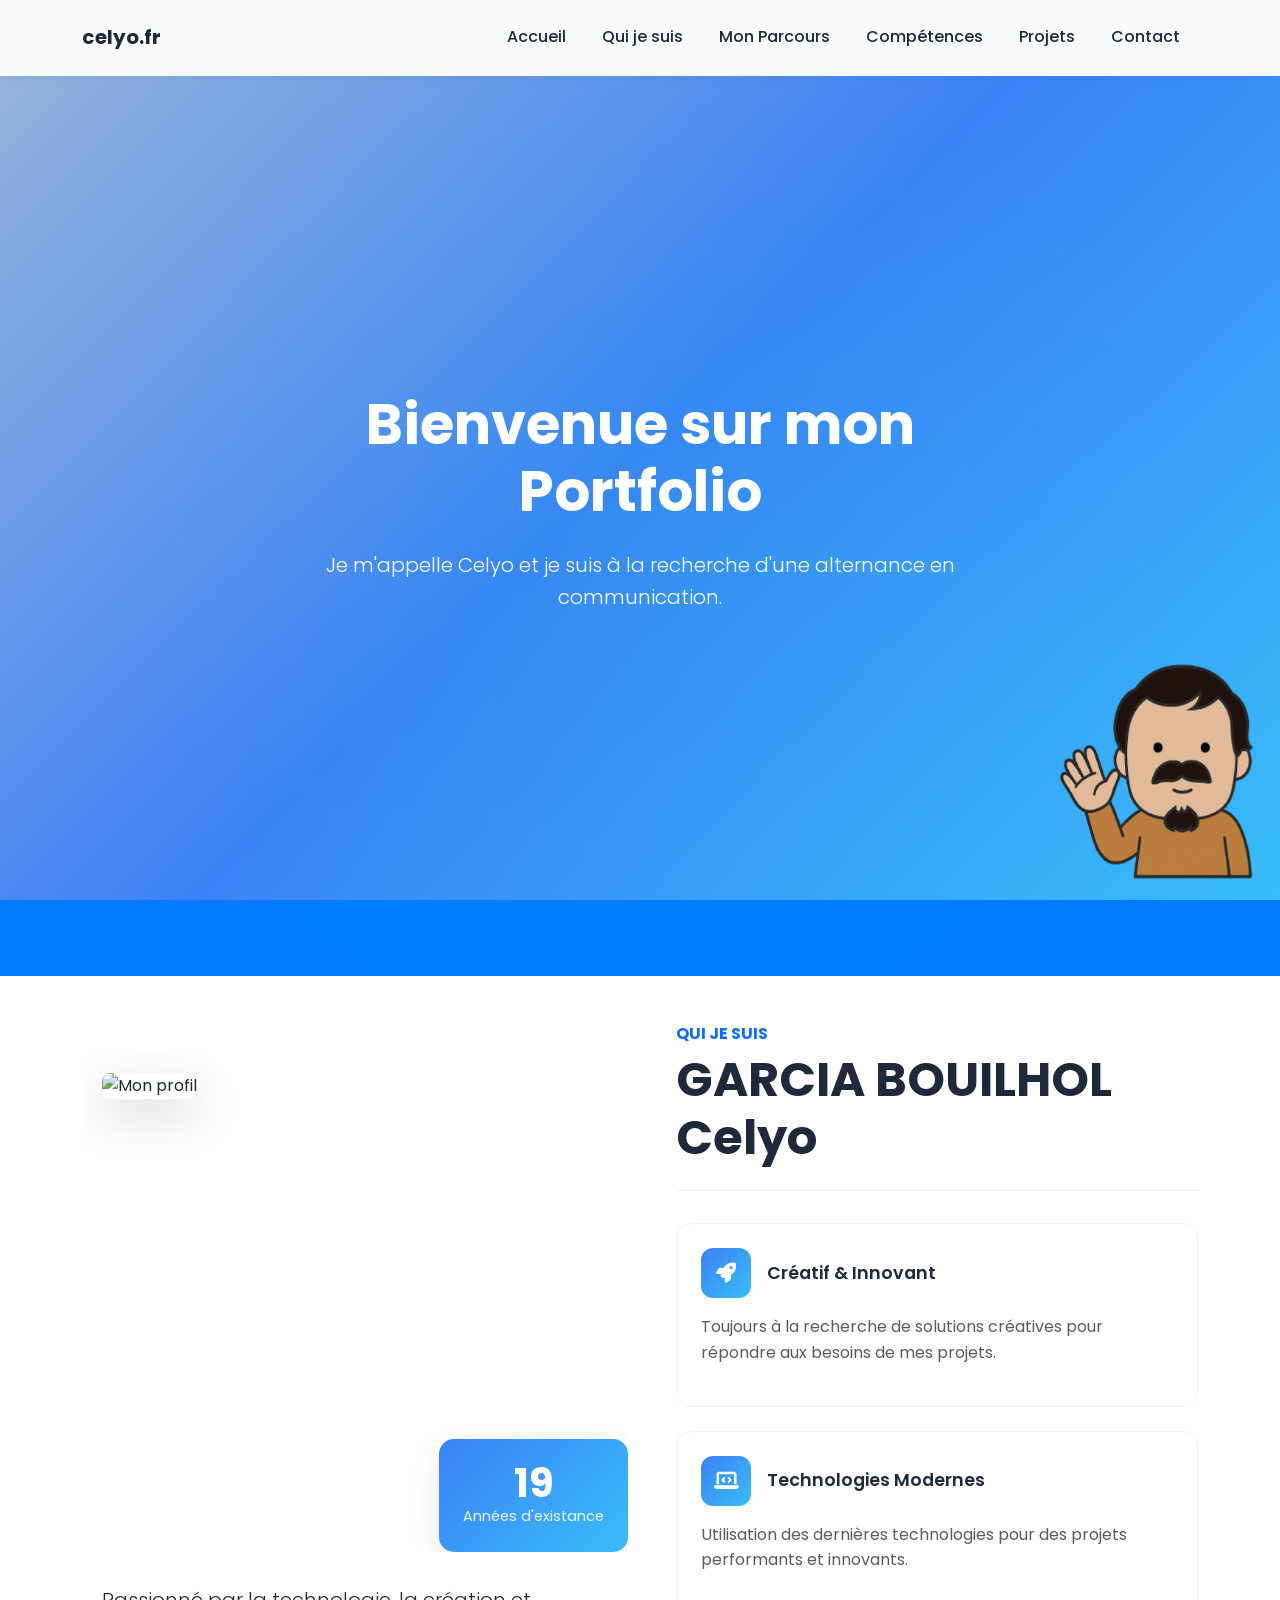
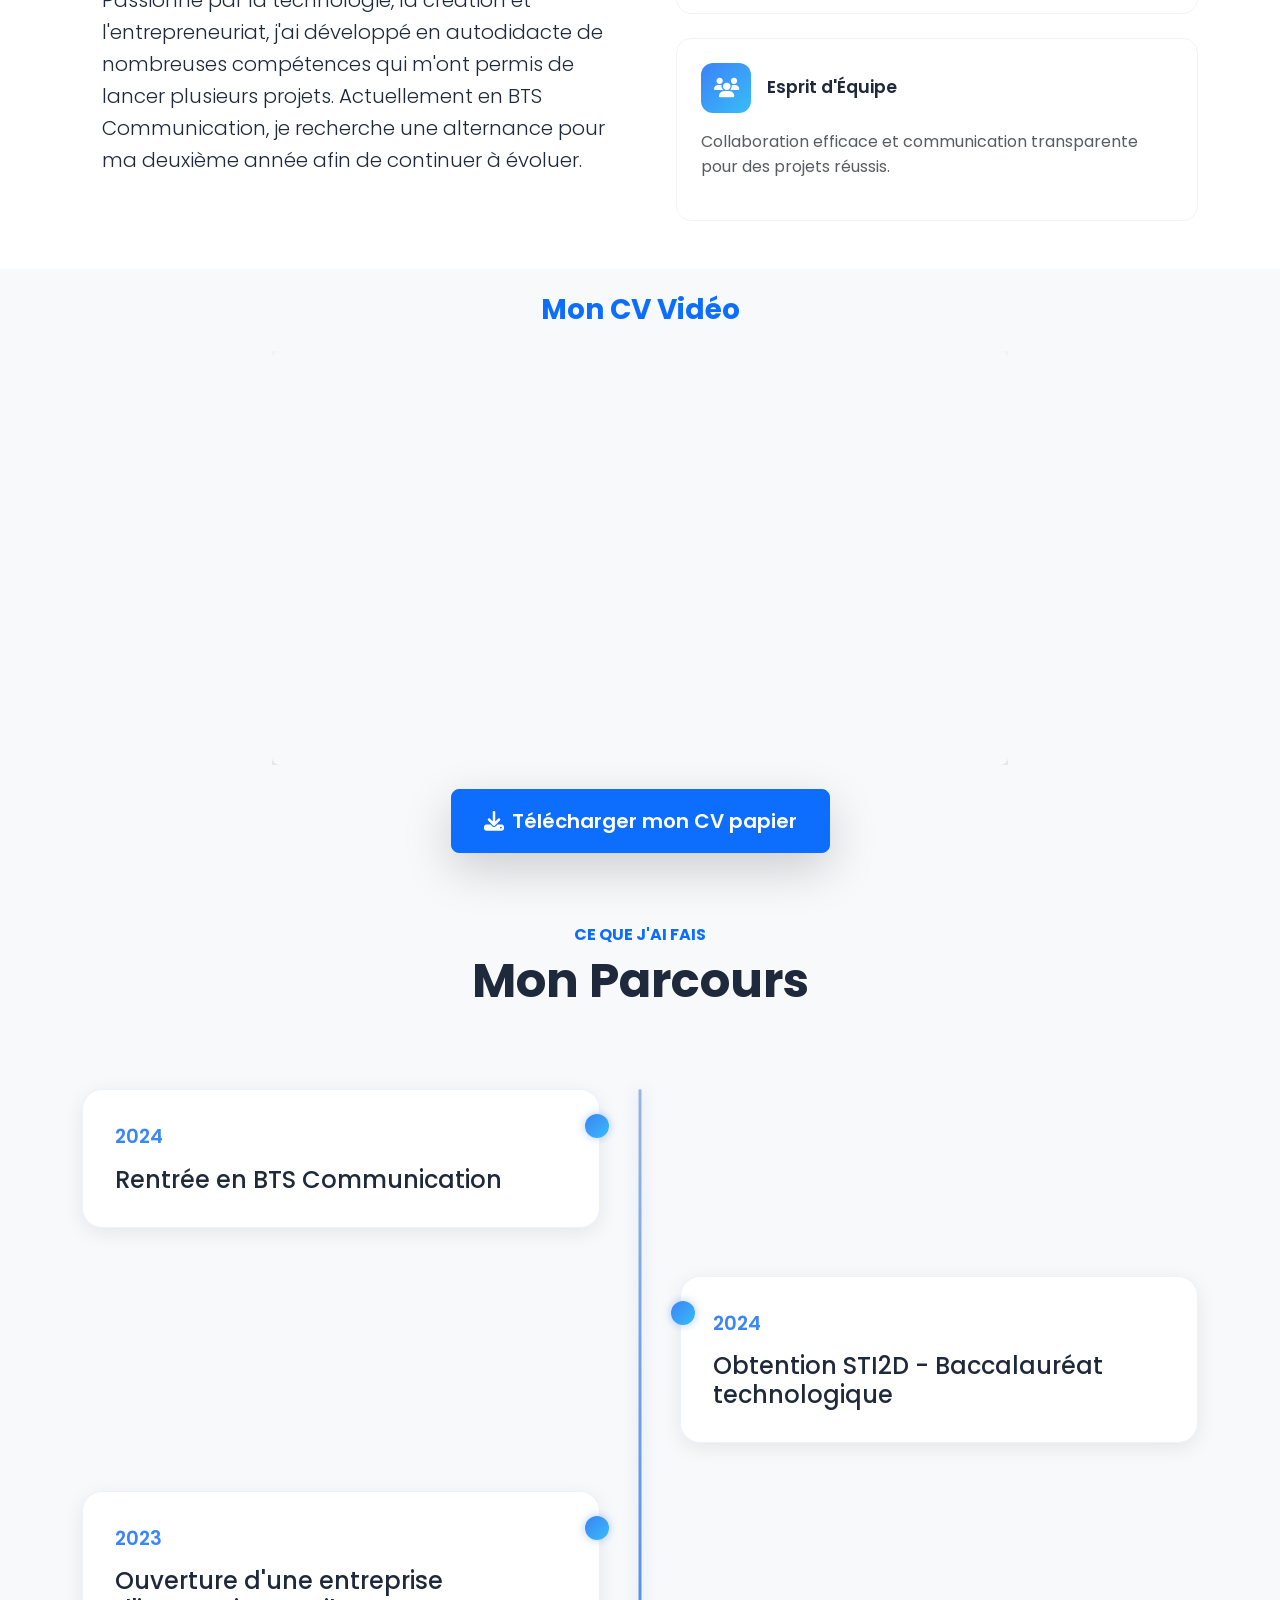
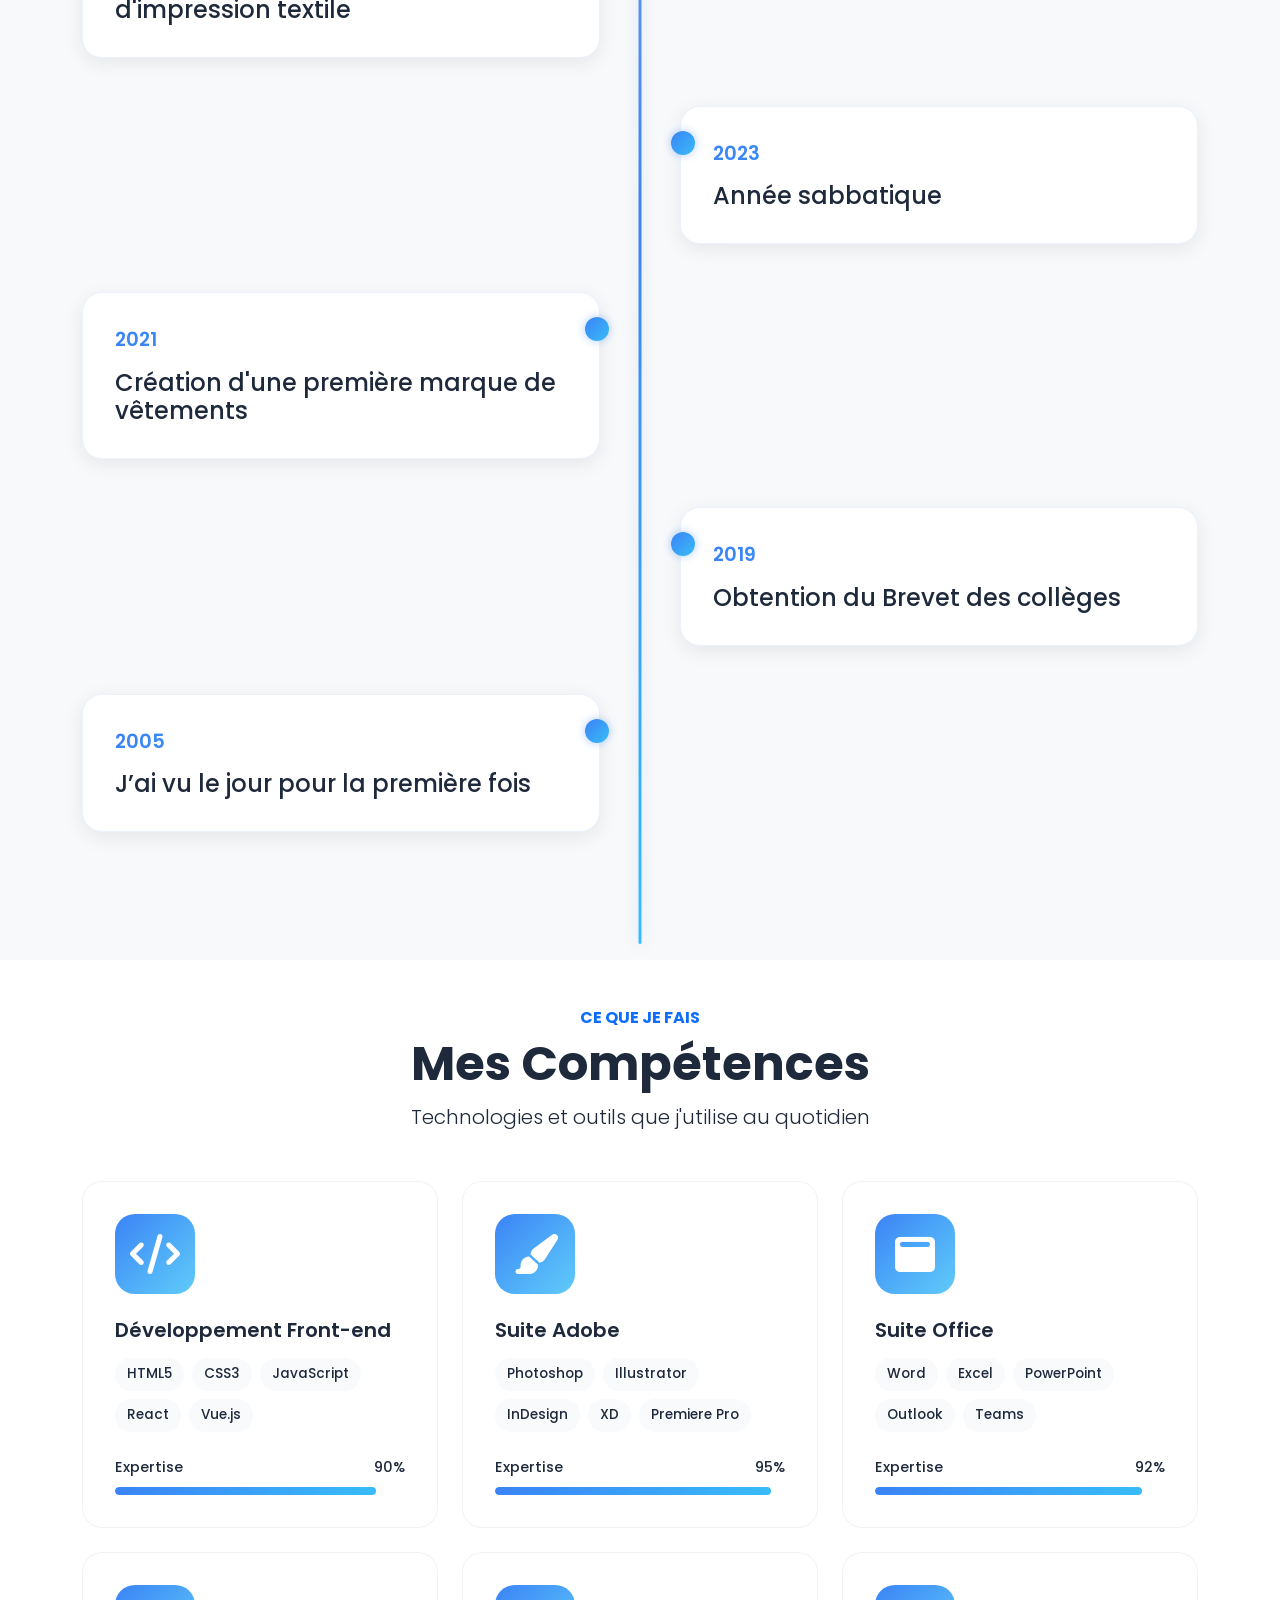
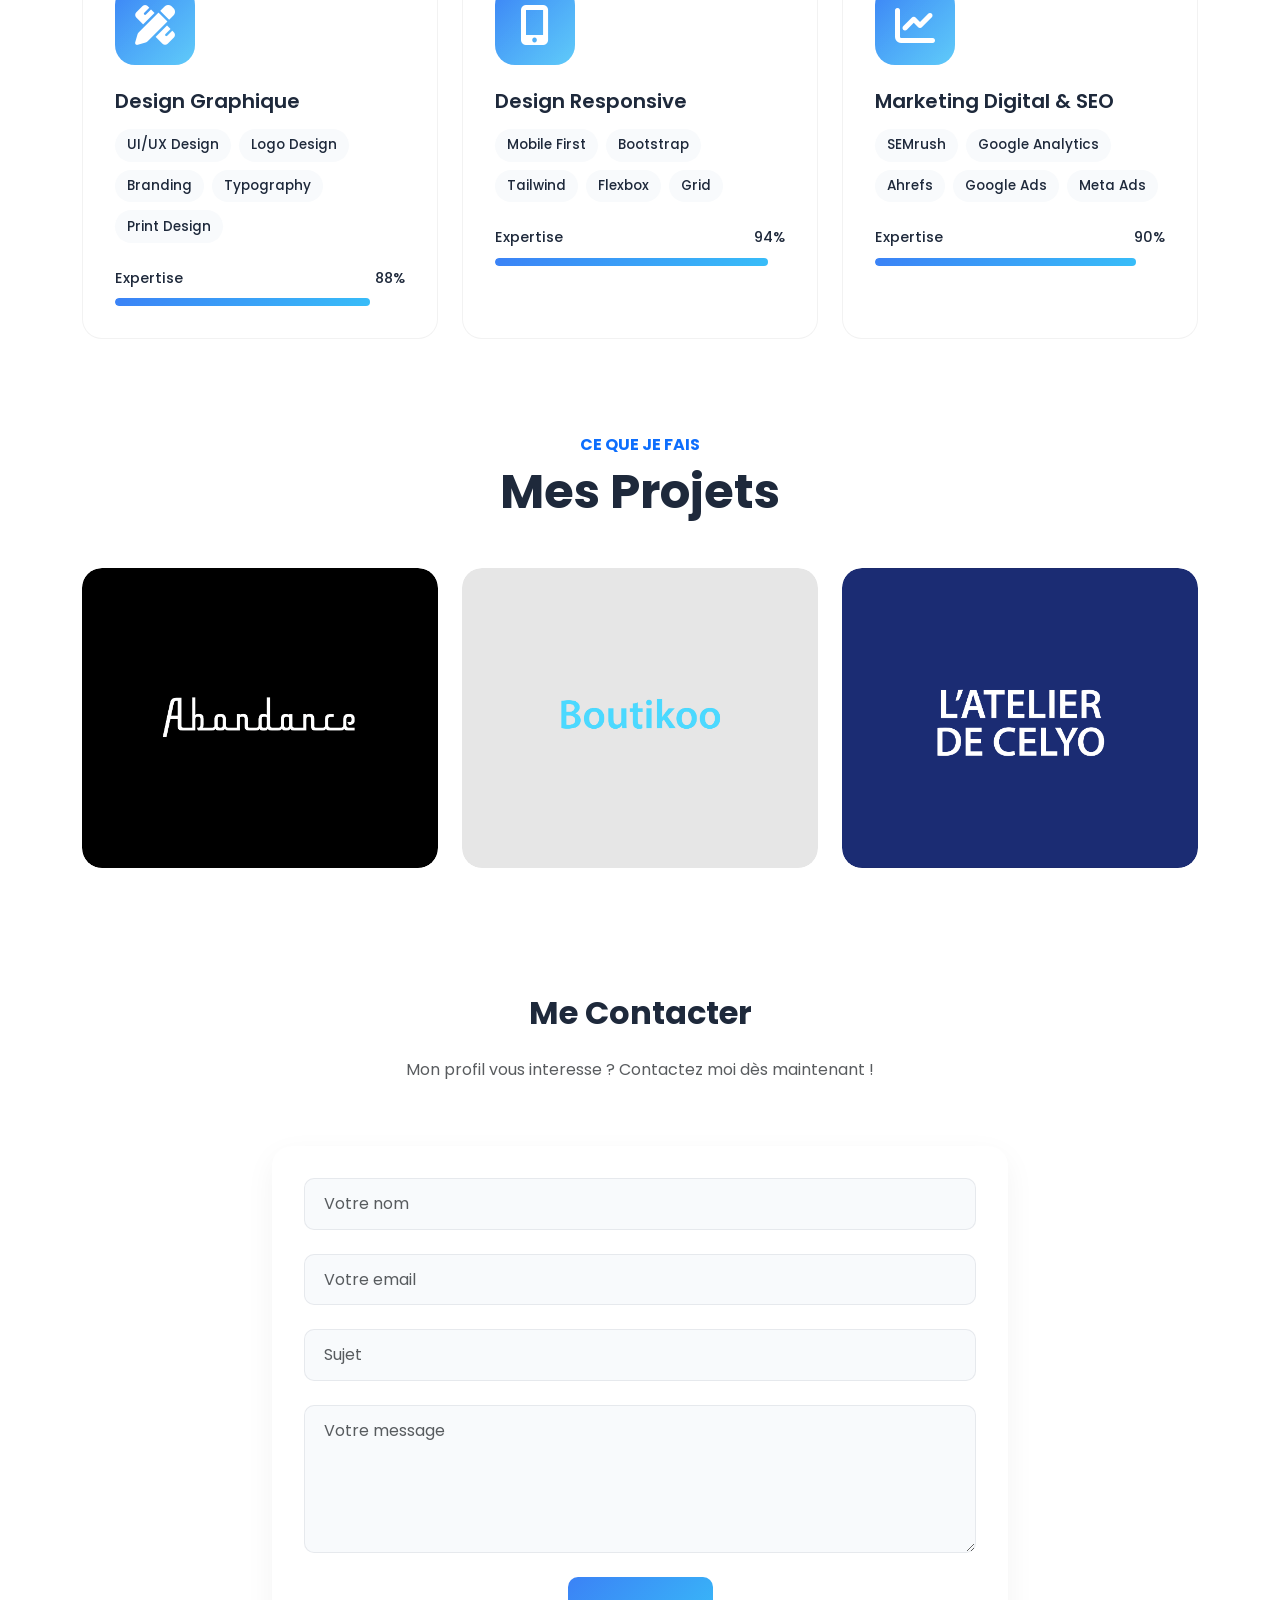
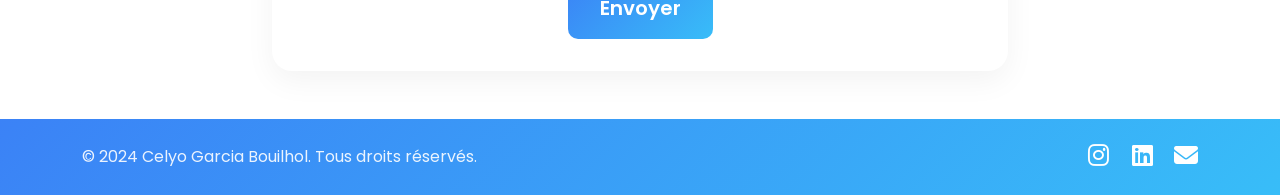
==== commit dd69da8b: "Update index.html" ====
--- a/index.html
+++ b/index.html
@@ -61,7 +61,7 @@
             <div class="row justify-content-center">
                 <div class="col-lg-8 text-center" data-aos="fade-up">
                     <div class="text-white">
-                        <h1 class="display-4 fw-bold mb-4">Bienvenu sur mon Portfolio</h1>
+                        <h1 class="display-4 fw-bold mb-4">Bienvenue sur mon Portfolio</h1>
                         <p class="lead mb-5">Je m'appelle Celyo et je suis à la recherche d'une alternance en communication.</p>
                     </div>
                 </div>
